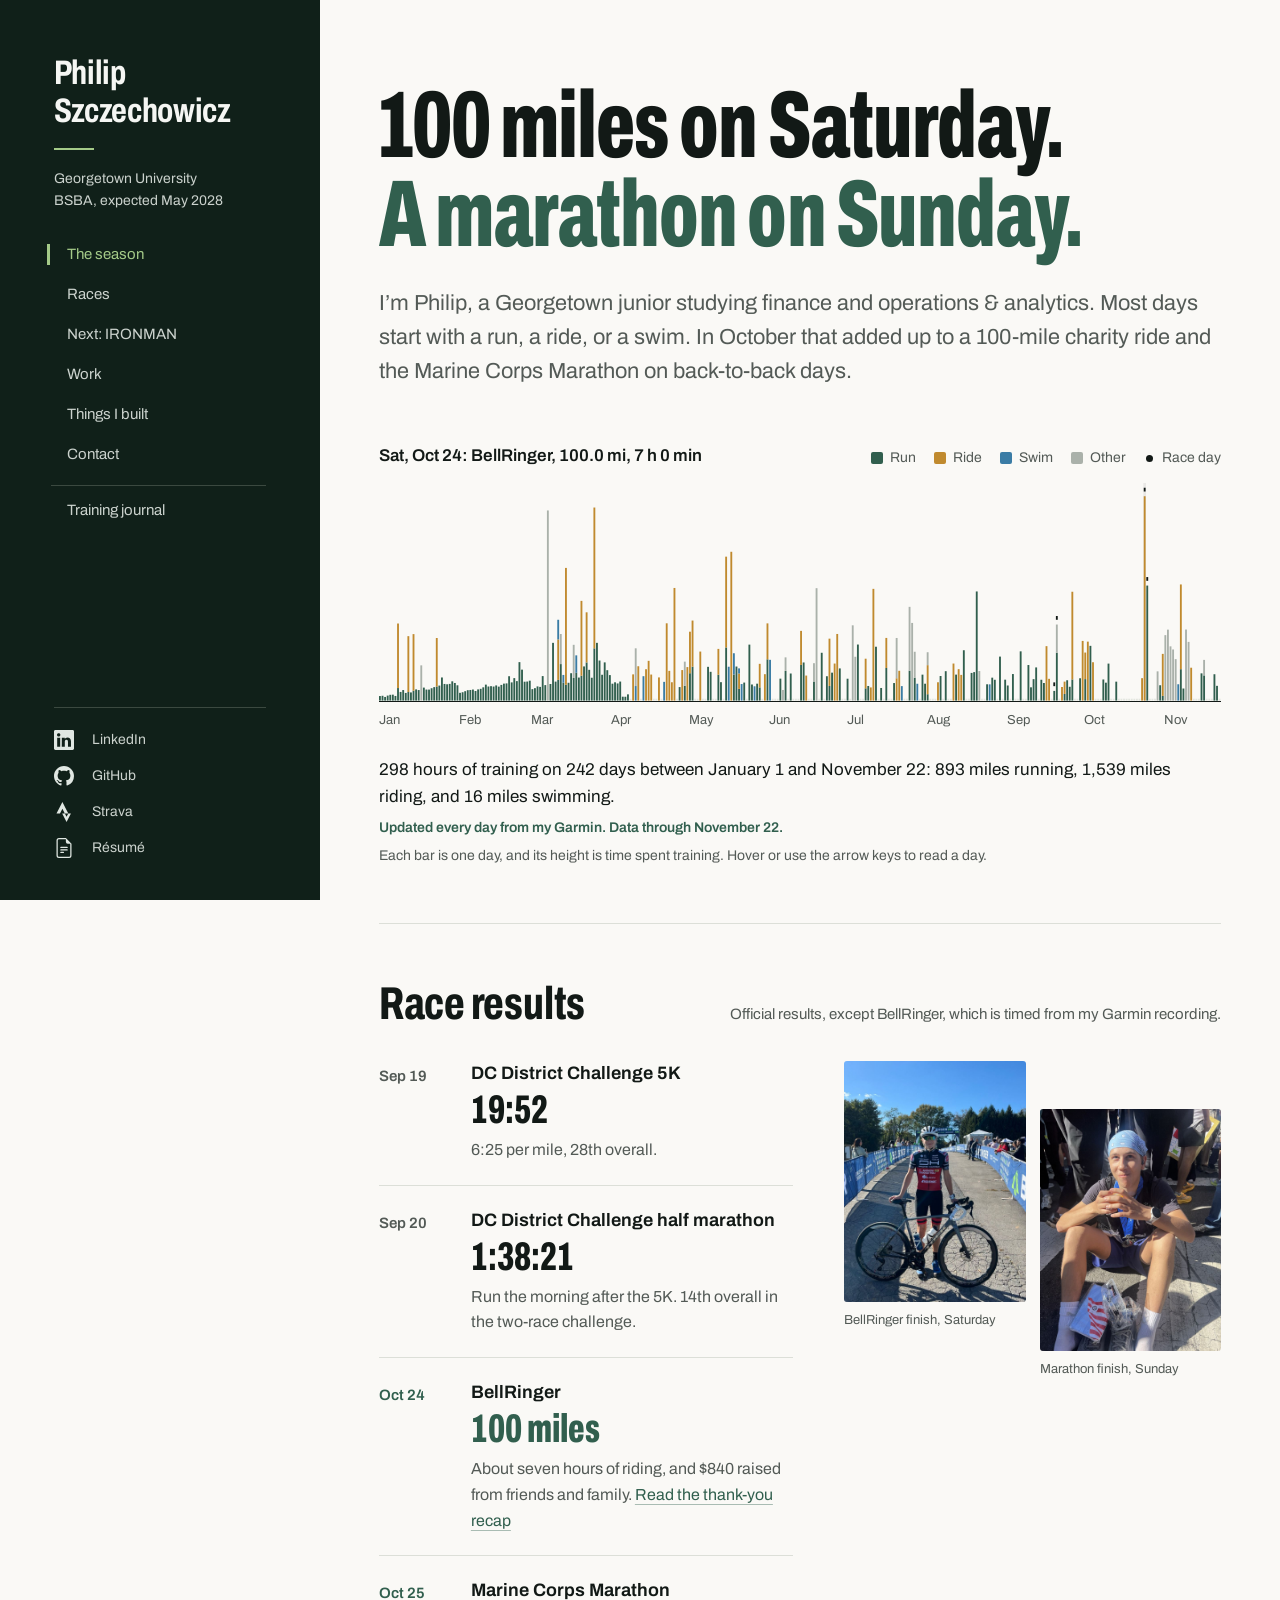
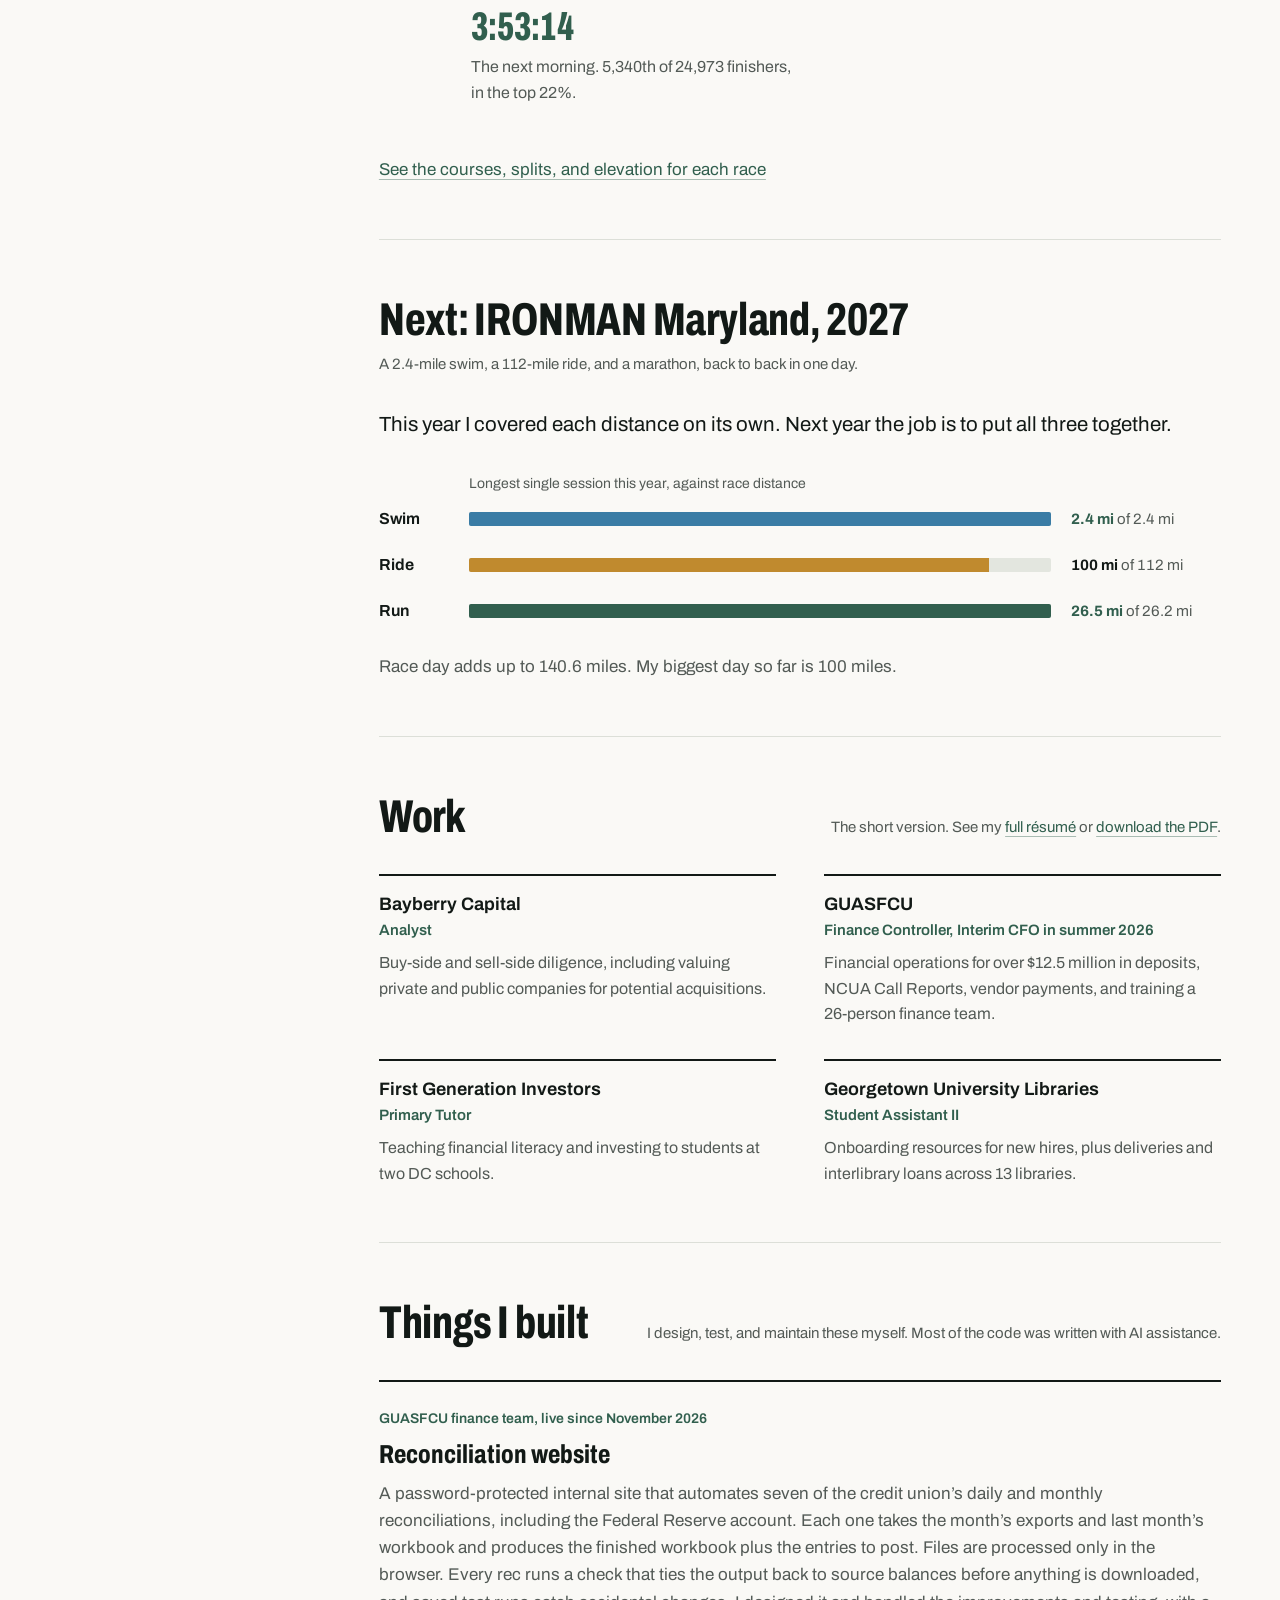
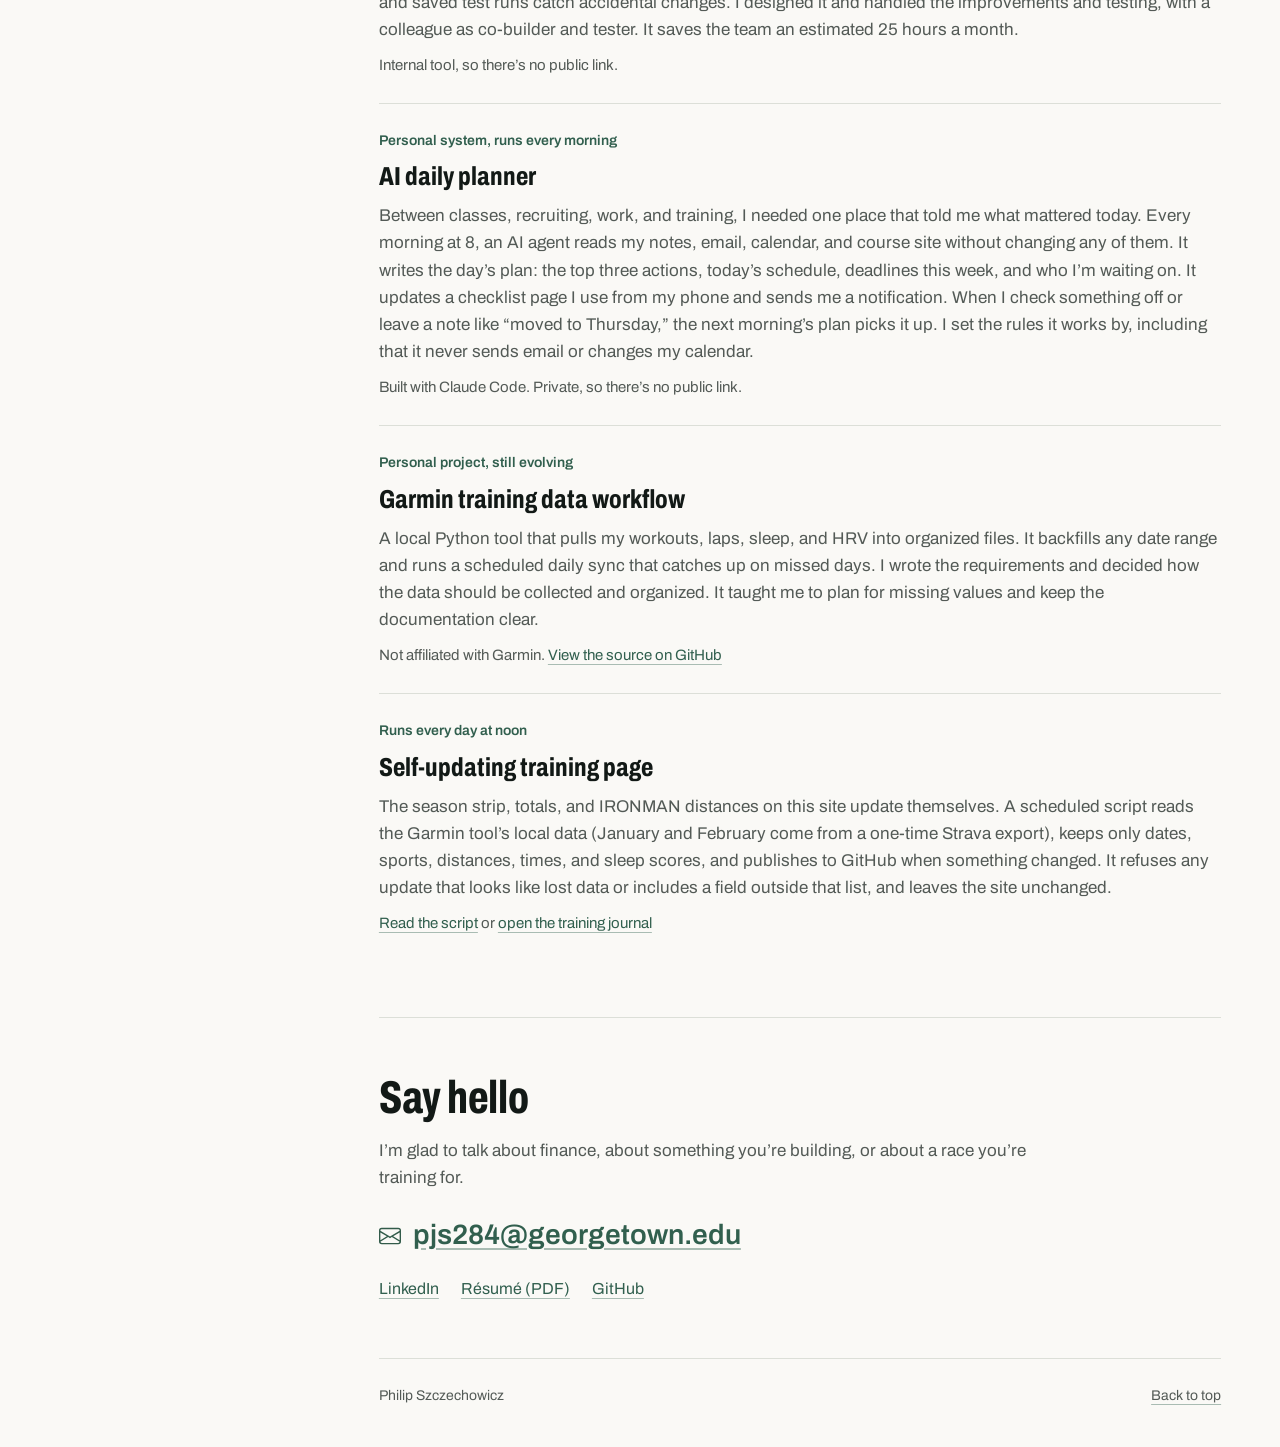
==== index.html @ 0a193177 "Search and sharing polish, freshness line, resume links, 404 page - Person structured data, sitemap." ====
<!doctype html>
<html lang="en">
<head>
  <meta charset="utf-8">
  <meta name="viewport" content="width=device-width, initial-scale=1">
  <meta name="description" content="Philip Szczechowicz: Georgetown finance student and endurance athlete. A season of training, race results, and selected experience.">
  <title>Philip Szczechowicz | Finance student and endurance athlete</title>
  <link rel="icon" href="assets/favicon.svg" type="image/svg+xml">
  <link rel="canonical" href="https://philip1575.github.io/Main-Website/">
  <meta property="og:type" content="website">
  <meta property="og:url" content="https://philip1575.github.io/Main-Website/">
  <meta property="og:title" content="Philip Szczechowicz">
  <meta property="og:description" content="Georgetown finance student and endurance athlete. 100 miles on Saturday, a marathon on Sunday, and IRONMAN Maryland next.">
  <meta property="og:image" content="https://philip1575.github.io/Main-Website/assets/home/og-card.jpg">
  <meta property="og:image:width" content="1200">
  <meta property="og:image:height" content="630">
  <meta name="twitter:card" content="summary_large_image">
  <meta name="theme-color" content="#102019">
  <link rel="preconnect" href="https://fonts.googleapis.com">
  <link rel="preconnect" href="https://fonts.gstatic.com" crossorigin>
  <link rel="stylesheet" href="https://fonts.googleapis.com/css2?family=Archivo:wdth,wght@62..125,300..800&display=swap">
  <link rel="stylesheet" href="styles.css?v=home-10">
  <link rel="stylesheet" href="sidebar.css?v=static-2">
  <script src="training-data.js?v=20261122-strava" defer></script>
  <script src="home.js?v=home-10" defer></script>
  <script src="site.js?v=home-10" defer></script>
  <script type="application/ld+json">
  {"@context":"https://schema.org","@type":"Person","name":"Philip Szczechowicz","url":"https://philip1575.github.io/Main-Website/",
   "image":"https://philip1575.github.io/Main-Website/assets/home/bellringer-finish.jpg",
   "description":"Georgetown University finance student and endurance athlete training for IRONMAN Maryland 2027.",
   "alumniOf":{"@type":"CollegeOrUniversity","name":"Georgetown University"},
   "knowsLanguage":["English","Polish"],
   "sameAs":["https://www.linkedin.com/in/philip-szcz","https://github.com/Philip1575","https://www.strava.com/athletes/122909790"]}
  </script>
</head>
<body>
  <a class="skip-link" href="#main">Skip to content</a>
  <aside class="sidebar" aria-label="Profile and navigation">
    <div class="profile">
      <a class="name" href="#main" aria-label="Philip Szczechowicz, back to top">Philip<br>Szczechowicz</a>
      <div class="small-rule" aria-hidden="true"></div>
      <p class="education">Georgetown University<br>BSBA, expected May 2028</p>
    </div>
    <nav aria-label="Main navigation">
      <a href="#season" aria-current="location">The season</a>
      <a href="#races">Races</a>
      <a href="#next">Next: IRONMAN</a>
      <a href="#work">Work</a>
      <a href="#built">Things I built</a>
      <a href="#contact">Contact</a>
      <a class="nav-page" href="training.html">Training journal</a>
    </nav>
    <div class="profile-links">
      <a href="https://www.linkedin.com/in/philip-szcz"><img src="assets/linkedin.svg" alt="" width="20" height="20">LinkedIn</a>
      <a href="https://github.com/Philip1575"><img src="assets/github.svg" alt="" width="20" height="20">GitHub</a>
      <a href="https://www.strava.com/athletes/122909790"><img src="assets/strava.svg" alt="" width="20" height="20">Strava</a>
      <a href="resume.html"><img src="assets/file-earmark-text.svg" alt="" width="20" height="20">Résumé</a>
    </div>
  </aside>

  <main id="main" tabindex="-1">
    <section id="season" class="hero" aria-labelledby="hero-title">
      <h1 id="hero-title"><span>100 miles on Saturday.</span> <span>A marathon on Sunday.</span></h1>
      <p class="intro">I’m Philip, a Georgetown junior studying finance and operations &amp; analytics. Most days start with a run, a ride, or a swim. In October that added up to a 100-mile charity ride and the Marine Corps Marathon on back-to-back days.</p>

      <figure class="season" aria-labelledby="season-caption">
        <div class="season-head">
          <p id="season-readout" class="season-readout" aria-live="polite">Every day of training since January 1.</p>
          <ul class="legend" aria-label="Colors by sport">
            <li><span class="swatch run"></span>Run</li>
            <li><span class="swatch ride"></span>Ride</li>
            <li><span class="swatch swim"></span>Swim</li>
            <li><span class="swatch other"></span>Other</li>
            <li><span class="swatch race"></span>Race day</li>
          </ul>
        </div>
        <div id="season-strip" class="season-strip"></div>
        <figcaption id="season-caption">
          <span id="season-totals">298 hours of training on 242 days between January 1 and November 22: 893 miles running, 1,539 miles riding, and 16 miles swimming.</span>
          <span id="season-updated" class="season-updated">Updated every day from my Garmin. Data through November 22.</span>
          <span class="season-hint">Each bar is one day, and its height is time spent training. Hover or use the arrow keys to read a day.</span>
        </figcaption>
      </figure>
    </section>

    <section id="races" class="section" aria-labelledby="races-title">
      <div class="section-head">
        <h2 id="races-title">Race results</h2>
        <p>Official results, except BellRinger, which is timed from my Garmin recording.</p>
      </div>
      <div class="races-layout">
        <ol class="timeline">
          <li>
            <time datetime="2026-09-19">Sep 19</time>
            <div><h3>DC District Challenge 5K</h3><p class="result">19:52</p><p>6:25 per mile, 28th overall.</p></div>
          </li>
          <li>
            <time datetime="2026-09-20">Sep 20</time>
            <div><h3>DC District Challenge half marathon</h3><p class="result">1:38:21</p><p>Run the morning after the 5K. 14th overall in the two-race challenge.</p></div>
          </li>
          <li class="key">
            <time datetime="2026-10-24">Oct 24</time>
            <div><h3>BellRinger</h3><p class="result">100 miles</p><p>About seven hours of riding, and $840 raised from friends and family. <a href="donor-recap.html">Read the thank-you recap</a></p></div>
          </li>
          <li class="key">
            <time datetime="2026-10-25">Oct 25</time>
            <div><h3>Marine Corps Marathon</h3><p class="result">3:53:14</p><p>The next morning. 5,340th of 24,973 finishers, in the top 22%.</p></div>
          </li>
        </ol>
        <div class="photos">
          <figure><img src="assets/home/bellringer-finish.jpg" alt="Philip standing with his road bike at the BellRinger finish line" width="900" height="1084" loading="lazy"><figcaption>BellRinger finish, Saturday</figcaption></figure>
          <figure><img src="assets/home/marathon-finish.jpg" alt="Philip sitting on the pavement with his Marine Corps Marathon medal" width="900" height="1200" loading="lazy"><figcaption>Marathon finish, Sunday</figcaption></figure>
        </div>
      </div>
      <p class="more"><a href="races.html">See the courses, splits, and elevation for each race</a></p>
    </section>

    <section id="next" class="section next" aria-labelledby="next-title">
      <div class="section-head">
        <h2 id="next-title">Next: IRONMAN Maryland, 2027</h2>
        <p>A 2.4-mile swim, a 112-mile ride, and a marathon, back to back in one day.</p>
      </div>
      <p class="next-lede">This year I covered each distance on its own. Next year the job is to put all three together.</p>
      <div class="distance-rows" id="distance-rows">
        <div class="distance-row distance-key" aria-hidden="true"><span></span><span>Longest single session this year, against race distance</span><span></span></div>
        <div class="distance-row" data-group="swimming" data-race="2.4">
          <h3>Swim</h3>
          <div class="track" aria-hidden="true"><span class="fill swim"></span></div>
          <p><strong class="best">2.4 mi</strong> of 2.4 mi</p>
        </div>
        <div class="distance-row" data-group="cycling" data-race="112">
          <h3>Ride</h3>
          <div class="track" aria-hidden="true"><span class="fill ride"></span></div>
          <p><strong class="best">100 mi</strong> of 112 mi</p>
        </div>
        <div class="distance-row" data-group="running" data-race="26.2">
          <h3>Run</h3>
          <div class="track" aria-hidden="true"><span class="fill run"></span></div>
          <p><strong class="best">26.5 mi</strong> of 26.2 mi</p>
        </div>
      </div>
      <p class="next-close">Race day adds up to 140.6 miles. My biggest day so far is <span id="biggest-day">100 miles</span>.</p>
    </section>

    <section id="work" class="section" aria-labelledby="work-title">
      <div class="section-head">
        <h2 id="work-title">Work</h2>
        <p>The short version. See my <a href="resume.html">full résumé</a> or <a href="assets/Szczechowicz_Philip_Resume.pdf" download>download the PDF</a>.</p>
      </div>
      <ul class="work-list">
        <li><h3>Bayberry Capital</h3><p class="role">Analyst</p><p>Buy-side and sell-side diligence, including valuing private and public companies for potential acquisitions.</p></li>
        <li><h3>GUASFCU</h3><p class="role">Finance Controller, Interim CFO in summer 2026</p><p>Financial operations for over $12.5 million in deposits, NCUA Call Reports, vendor payments, and training a 26-person finance team.</p></li>
        <li><h3>First Generation Investors</h3><p class="role">Primary Tutor</p><p>Teaching financial literacy and investing to students at two DC schools.</p></li>
        <li><h3>Georgetown University Libraries</h3><p class="role">Student Assistant II</p><p>Onboarding resources for new hires, plus deliveries and interlibrary loans across 13 libraries.</p></li>
      </ul>
    </section>

    <section id="built" class="section" aria-labelledby="built-title">
      <div class="section-head">
        <h2 id="built-title">Things I built</h2>
        <p>I design, test, and maintain these myself. Most of the code was written with AI assistance.</p>
      </div>
      <div class="builds">
        <article class="build">
          <p class="build-meta">GUASFCU finance team, live since November 2026</p>
          <h3>Reconciliation website</h3>
          <p>A password-protected internal site that automates seven of the credit union’s daily and monthly reconciliations, including the Federal Reserve account. Each one takes the month’s exports and last month’s workbook and produces the finished workbook plus the entries to post. Files are processed only in the browser. Every rec runs a check that ties the output back to source balances before anything is downloaded, and saved test runs catch accidental changes. I designed it and handled the improvements and testing, with a colleague as co-builder and tester. It saves the team an estimated 25 hours a month.</p>
          <p class="build-note">Internal tool, so there’s no public link.</p>
        </article>
        <article class="build">
          <p class="build-meta">Personal system, runs every morning</p>
          <h3>AI daily planner</h3>
          <p>Between classes, recruiting, work, and training, I needed one place that told me what mattered today. Every morning at 8, an AI agent reads my notes, email, calendar, and course site without changing any of them. It writes the day’s plan: the top three actions, today’s schedule, deadlines this week, and who I’m waiting on. It updates a checklist page I use from my phone and sends me a notification. When I check something off or leave a note like “moved to Thursday,” the next morning’s plan picks it up. I set the rules it works by, including that it never sends email or changes my calendar.</p>
          <p class="build-note">Built with Claude Code. Private, so there’s no public link.</p>
        </article>
        <article class="build">
          <p class="build-meta">Personal project, still evolving</p>
          <h3>Garmin training data workflow</h3>
          <p>A local Python tool that pulls my workouts, laps, sleep, and HRV into organized files. It backfills any date range and runs a scheduled daily sync that catches up on missed days. I wrote the requirements and decided how the data should be collected and organized. It taught me to plan for missing values and keep the documentation clear.</p>
          <p class="build-note">Not affiliated with Garmin. <a href="https://github.com/Philip1575/Garmin-Mass-Exporter-and-Daily-Sync">View the source on GitHub</a></p>
        </article>
        <article class="build">
          <p class="build-meta">Runs every day at noon</p>
          <h3>Self-updating training page</h3>
          <p>The season strip, totals, and IRONMAN distances on this site update themselves. A scheduled script reads the Garmin tool’s local data (January and February come from a one-time Strava export), keeps only dates, sports, distances, times, and sleep scores, and publishes to GitHub when something changed. It refuses any update that looks like lost data or includes a field outside that list, and leaves the site unchanged.</p>
          <p class="build-note"><a href="https://github.com/Philip1575/Main-Website/blob/main/tools/refresh_site_data.py">Read the script</a> or <a href="training.html">open the training journal</a></p>
        </article>
      </div>
    </section>

    <section id="contact" class="section contact" aria-labelledby="contact-title">
      <h2 id="contact-title">Say hello</h2>
      <p>I’m glad to talk about finance, about something you’re building, or about a race you’re training for.</p>
      <a class="email" href="mailto:pjs284@georgetown.edu"><img src="assets/envelope.svg" alt="" width="22" height="22">pjs284@georgetown.edu</a>
      <p class="contact-links"><a href="https://www.linkedin.com/in/philip-szcz">LinkedIn</a><a href="assets/Szczechowicz_Philip_Resume.pdf" download>Résumé (PDF)</a><a href="https://github.com/Philip1575">GitHub</a></p>
    </section>
    <footer><span>Philip Szczechowicz</span><a href="#main">Back to top</a></footer>
  </main>
</body>
</html>
---- styles.css ----
:root{
  color-scheme:light;
  --paper:#faf9f6;
  --ink:#121916;
  --muted:#535a56;
  --green:#315f4e;
  --sidebar:#102019;
  --accent:#a4ca88;
  --line:#dcdfd8;
  --run:#315f4e;
  --ride:#c08a2e;
  --swim:#3a7ca5;
  --other:#aab1aa;
  --rest:#e3e6df;
  --font:"Archivo",Arial,Helvetica,sans-serif;
}
*{box-sizing:border-box}
html{scroll-padding-top:32px}
body{margin:0;background:var(--paper);color:var(--ink);font-family:var(--font);font-size:17px;line-height:1.6;font-variation-settings:"wdth" 100}
a{color:inherit;text-underline-offset:4px;text-decoration-thickness:1px}
main a{color:var(--green);text-decoration:underline;text-decoration-color:color-mix(in srgb,var(--green) 40%,transparent)}
main a:hover{text-decoration-color:currentColor}
a:focus-visible,button:focus-visible,[tabindex]:focus-visible{outline:3px solid var(--green);outline-offset:4px}
p,h1,h2,h3,ol,ul,figure{margin:0}
ul,ol{padding:0;list-style:none}
img{display:block;flex-shrink:0;max-width:100%;height:auto}
.skip-link{position:fixed;z-index:10;top:12px;left:12px;padding:12px 18px;background:white;color:var(--ink);transform:translateY(-160%)}
.skip-link:focus{transform:none}

/* Sidebar (kept from the approved design) */
.sidebar{width:25%;max-width:350px;background:var(--sidebar);color:#f5f6f3;position:fixed;inset:0 auto 0 0;padding:clamp(30px,4.2vw,60px);padding-top:clamp(58px,8.4vw,100px);display:flex;flex-direction:column}
.name{font-size:clamp(24px,2.8vw,34px);font-weight:700;font-variation-settings:"wdth" 75;line-height:1.1;letter-spacing:-.01em;text-decoration:none}
.small-rule{width:40px;height:2px;background:var(--accent);margin:28px 0 24px}
.education{font-size:14px;line-height:1.55;color:#cbd2cd}
.sidebar nav{display:flex;flex-direction:column;gap:10px;margin-top:38px}
.sidebar nav a{color:#cbd2cd;position:relative;text-decoration:none;padding:8px 0 8px 16px;margin-left:-3px;line-height:1.4;font-size:15px}
.sidebar nav a[aria-current]{color:var(--accent)}
.sidebar nav a[aria-current]::before{content:"";position:absolute;left:-4px;top:5px;bottom:5px;width:3px;background:var(--accent)}
.sidebar nav .nav-page{margin-top:6px;border-top:1px solid #3b4940;padding-top:14px}
.sidebar a:hover{color:white}
.sidebar a:focus-visible{outline-color:var(--accent)}
.profile-links{margin-top:auto;border-top:1px solid #3b4940;padding-top:24px;display:grid;gap:6px}
.profile-links a{display:flex;align-items:center;gap:18px;text-decoration:none;font-size:14px;min-height:38px;color:#cbd2cd}
.profile-links img{filter:invert(89%) sepia(5%) saturate(170%) hue-rotate(82deg)}

main{margin-left:min(25%,350px);padding:0 clamp(24px,4.6vw,72px);max-width:1350px}
main:focus{outline:none}

/* Hero */
.hero{padding-top:clamp(48px,9vh,110px);padding-bottom:56px}
h1{font-weight:800;font-variation-settings:"wdth" 62;font-size:clamp(46px,7.4vw,112px);line-height:.94;letter-spacing:-.01em;text-wrap:balance}
h1 span{display:block}
h1 span+span{color:var(--green)}
.intro{font-size:clamp(18px,1.7vw,22px);line-height:1.55;color:var(--muted);margin-top:28px;max-width:40em}

.season{margin-top:clamp(40px,6vh,64px)}
.season-head{display:flex;justify-content:space-between;align-items:flex-end;gap:16px 32px;flex-wrap:wrap;margin-bottom:14px}
.season-readout{font-size:17px;font-weight:600;min-height:1.6em;font-variant-numeric:tabular-nums}
.legend{display:flex;flex-wrap:wrap;gap:6px 18px;white-space:nowrap;font-size:14px;color:var(--muted)}
.legend li{display:flex;align-items:center;gap:7px}
.swatch{width:12px;height:12px;border-radius:2px;background:var(--other)}
.swatch.race{width:7px;height:7px;border-radius:50%;background:var(--ink);margin:0 2px}
.swatch.run{background:var(--run)}.swatch.ride{background:var(--ride)}.swatch.swim{background:var(--swim)}
.season-strip{position:relative;border-bottom:1px solid var(--ink)}
.season-strip svg{display:block;width:100%;height:clamp(150px,17vw,250px);overflow:visible;touch-action:pan-y}
.season-strip svg:focus{outline:none}
.season-strip svg:focus-visible{outline:3px solid var(--green);outline-offset:6px}
.season-strip .run{fill:var(--run)}.season-strip .ride{fill:var(--ride)}.season-strip .swim{fill:var(--swim)}.season-strip .other{fill:var(--other)}
.season-strip .rest{fill:var(--rest)}
.season-strip .cursor{fill:var(--ink);opacity:.07}
.season-strip .flag{fill:var(--ink)}
.season-strip .flag-label{font:600 11px var(--font);fill:var(--ink)}
.months{display:flex;font-size:13px;color:var(--muted);margin-top:8px;position:relative;height:1.4em}
.months span{position:absolute;transform:translateX(0)}
.season figcaption{margin-top:28px;display:grid;gap:6px;max-width:62em}
#season-totals{font-size:17px}
.season-hint{font-size:14px;color:var(--muted)}

/* Sections */
.section{border-top:1px solid var(--line);padding:56px 0}
.section-head{display:flex;justify-content:space-between;align-items:baseline;gap:8px 32px;flex-wrap:wrap;margin-bottom:32px}
.section-head p{color:var(--muted);font-size:15px}
h2{font-weight:750;font-variation-settings:"wdth" 70;font-size:clamp(32px,3.6vw,46px);line-height:1.05;letter-spacing:-.005em}
h3{font-size:18px;font-weight:650;line-height:1.35}

/* Races */
.races-layout{display:grid;grid-template-columns:minmax(0,1.1fr) minmax(0,1fr);gap:clamp(28px,4vw,56px);align-items:start}
.timeline li{display:grid;grid-template-columns:72px 1fr;gap:20px;padding:22px 0;border-top:1px solid var(--line)}
.timeline li:first-child{border-top:0;padding-top:0}
.timeline time{font-size:15px;font-weight:600;color:var(--muted);padding-top:3px;font-variant-numeric:tabular-nums}
.timeline .result{font-weight:800;font-variation-settings:"wdth" 62;font-size:40px;line-height:1.05;margin:4px 0 6px;font-variant-numeric:tabular-nums}
.timeline p:not(.result){color:var(--muted);font-size:16px}
.timeline .key time{color:var(--green)}
.timeline .key .result{color:var(--green)}
.photos{display:grid;grid-template-columns:1fr 1fr;gap:14px}
.photos figure:last-child{margin-top:48px}
.photos img{width:100%;aspect-ratio:3/4;object-fit:cover;border-radius:3px}
.photos figcaption{font-size:13px;color:var(--muted);margin-top:8px}
.more{margin-top:28px}

/* Work */
.work-list{display:grid;grid-template-columns:repeat(2,minmax(0,1fr));gap:32px 48px}
.work-list li{border-top:2px solid var(--ink);padding-top:16px}
.work-list .role{color:var(--green);font-size:15px;font-weight:600;margin:2px 0 8px}
.work-list p:not(.role){color:var(--muted);font-size:16px}

/* Built */
.builds{display:grid;gap:0;max-width:52em}
.build{display:grid;gap:10px;padding:26px 0;border-top:1px solid var(--line)}
.build:first-child{border-top:2px solid var(--ink)}
.build-meta{font-size:14px;font-weight:600;color:var(--green)}
.build h3{font-size:26px;font-weight:750;font-variation-settings:"wdth" 75;line-height:1.15}
.build p:not(.build-meta){color:var(--muted)}
.build .build-note{font-size:15px}

/* Contact */
.contact-links{display:flex;flex-wrap:wrap;gap:6px 22px;margin-top:18px;font-size:16px}
.season-updated{font-size:14px;color:var(--green);font-weight:600}

.contact h2{margin-bottom:14px}
.contact p{color:var(--muted);max-width:40em}
.email{display:inline-flex;align-items:center;gap:12px;margin-top:22px;font-size:clamp(20px,2.2vw,28px);font-weight:600}
.email img{filter:invert(31%) sepia(20%) saturate(793%) hue-rotate(103deg) brightness(92%) contrast(90%)}
footer{display:flex;justify-content:space-between;border-top:1px solid var(--line);padding:26px 0 40px;font-size:14px;color:var(--muted)}
footer a{color:var(--muted)}

@media(max-width:1100px){
  .races-layout{grid-template-columns:1fr}
  .photos{max-width:620px}
}
@media(max-width:900px){
  .sidebar{position:static;width:auto;max-width:none;padding:32px 24px 24px}
  .sidebar nav{flex-direction:row;flex-wrap:wrap;gap:4px 18px;margin-top:22px}
  .sidebar nav a{padding:6px 0;margin:0}
  .sidebar nav a[aria-current]::before{display:none}
  .sidebar nav .nav-page{margin:0;border:0;padding:6px 0}
  .profile-links{grid-template-columns:repeat(4,auto);justify-content:start;gap:4px 20px;margin-top:20px;padding-top:16px}
  .profile-links a{gap:8px}
  main{margin-left:0}
  .hero{padding-top:44px}
}
@media(max-width:640px){
  .work-list{grid-template-columns:1fr}
  .timeline li{grid-template-columns:1fr;gap:4px}
  .profile-links{grid-template-columns:repeat(2,auto)}
  .season-hint{display:none}
}

/* Next: IRONMAN */
.next-lede{font-size:clamp(18px,1.6vw,21px);max-width:40em;margin-bottom:32px}
.distance-rows{display:grid;gap:22px;max-width:900px}
.distance-row{display:grid;grid-template-columns:70px 1fr 150px;align-items:center;gap:20px}
.distance-row h3{font-size:16px}
.track{height:14px;background:var(--rest);border-radius:2px;position:relative;overflow:hidden}
.fill{position:absolute;inset:0 auto 0 0;width:0;background:var(--other)}
.fill.run{background:var(--run)}.fill.ride{background:var(--ride)}.fill.swim{background:var(--swim)}
.distance-row p{font-size:15px;color:var(--muted);font-variant-numeric:tabular-nums}
.distance-row strong{color:var(--ink);font-weight:700}
.distance-row.done strong{color:var(--green)}
.distance-key{font-size:14px;color:var(--muted);margin-bottom:-10px}
.next-close{margin-top:30px;color:var(--muted);max-width:40em}
@media(max-width:640px){
  .distance-row{grid-template-columns:56px 1fr;gap:6px 14px}
  .distance-row p{grid-column:2}
  .distance-key span:nth-child(2){grid-column:1/-1}
}
---- sidebar.css ----
/* Fixed desktop navigation with no independently scrolling panel. */
.sidebar{overflow:visible}
@media(min-width:901px){
 .sidebar{overflow:visible;padding-top:clamp(28px,6vh,64px);padding-bottom:clamp(22px,4vh,40px)}
 .sidebar .small-rule{margin:18px 0}
 .sidebar nav{margin-top:clamp(18px,3vh,30px);gap:clamp(4px,1vh,10px)}
 .sidebar nav a{padding-top:5px;padding-bottom:5px}
 .sidebar .profile-links{padding-top:16px;gap:4px}
 .sidebar .profile-links a{min-height:32px}
}
@media(min-width:901px) and (max-height:700px){
 .sidebar{padding-top:24px;padding-bottom:24px}
 .sidebar .name{font-size:26px;line-height:1.2}
 .sidebar .small-rule{margin:12px 0}
 .sidebar .education{font-size:13px;line-height:1.5}
 .sidebar nav{margin-top:18px;gap:4px}
 .sidebar nav a{font-size:14px;padding-top:4px;padding-bottom:4px}
 .sidebar .profile-links{padding-top:12px}
 .sidebar .profile-links a{min-height:30px;font-size:13px;gap:10px}
}
@media(min-width:901px) and (max-height:560px){
 .sidebar nav,.sidebar .profile-links{display:grid;grid-template-columns:repeat(2,minmax(0,1fr));gap:4px 10px}
 .sidebar nav a{padding-left:0;margin-left:0}
 .sidebar nav a[aria-current]::before{display:none}
 .sidebar nav a[aria-current]{text-decoration:underline;text-underline-offset:5px}
 .sidebar .profile-links a{gap:6px;font-size:12px}
 .sidebar .profile-links img{width:16px;height:16px}
}
@media(min-width:761px) and (max-height:650px){
 aside:not(.sidebar){padding-top:24px;padding-bottom:24px}
 aside:not(.sidebar) .signature{font-size:24px}
 aside:not(.sidebar) .edition{margin:18px 0}
 aside:not(.sidebar) nav{gap:8px;font-size:15px;line-height:1.45}
}
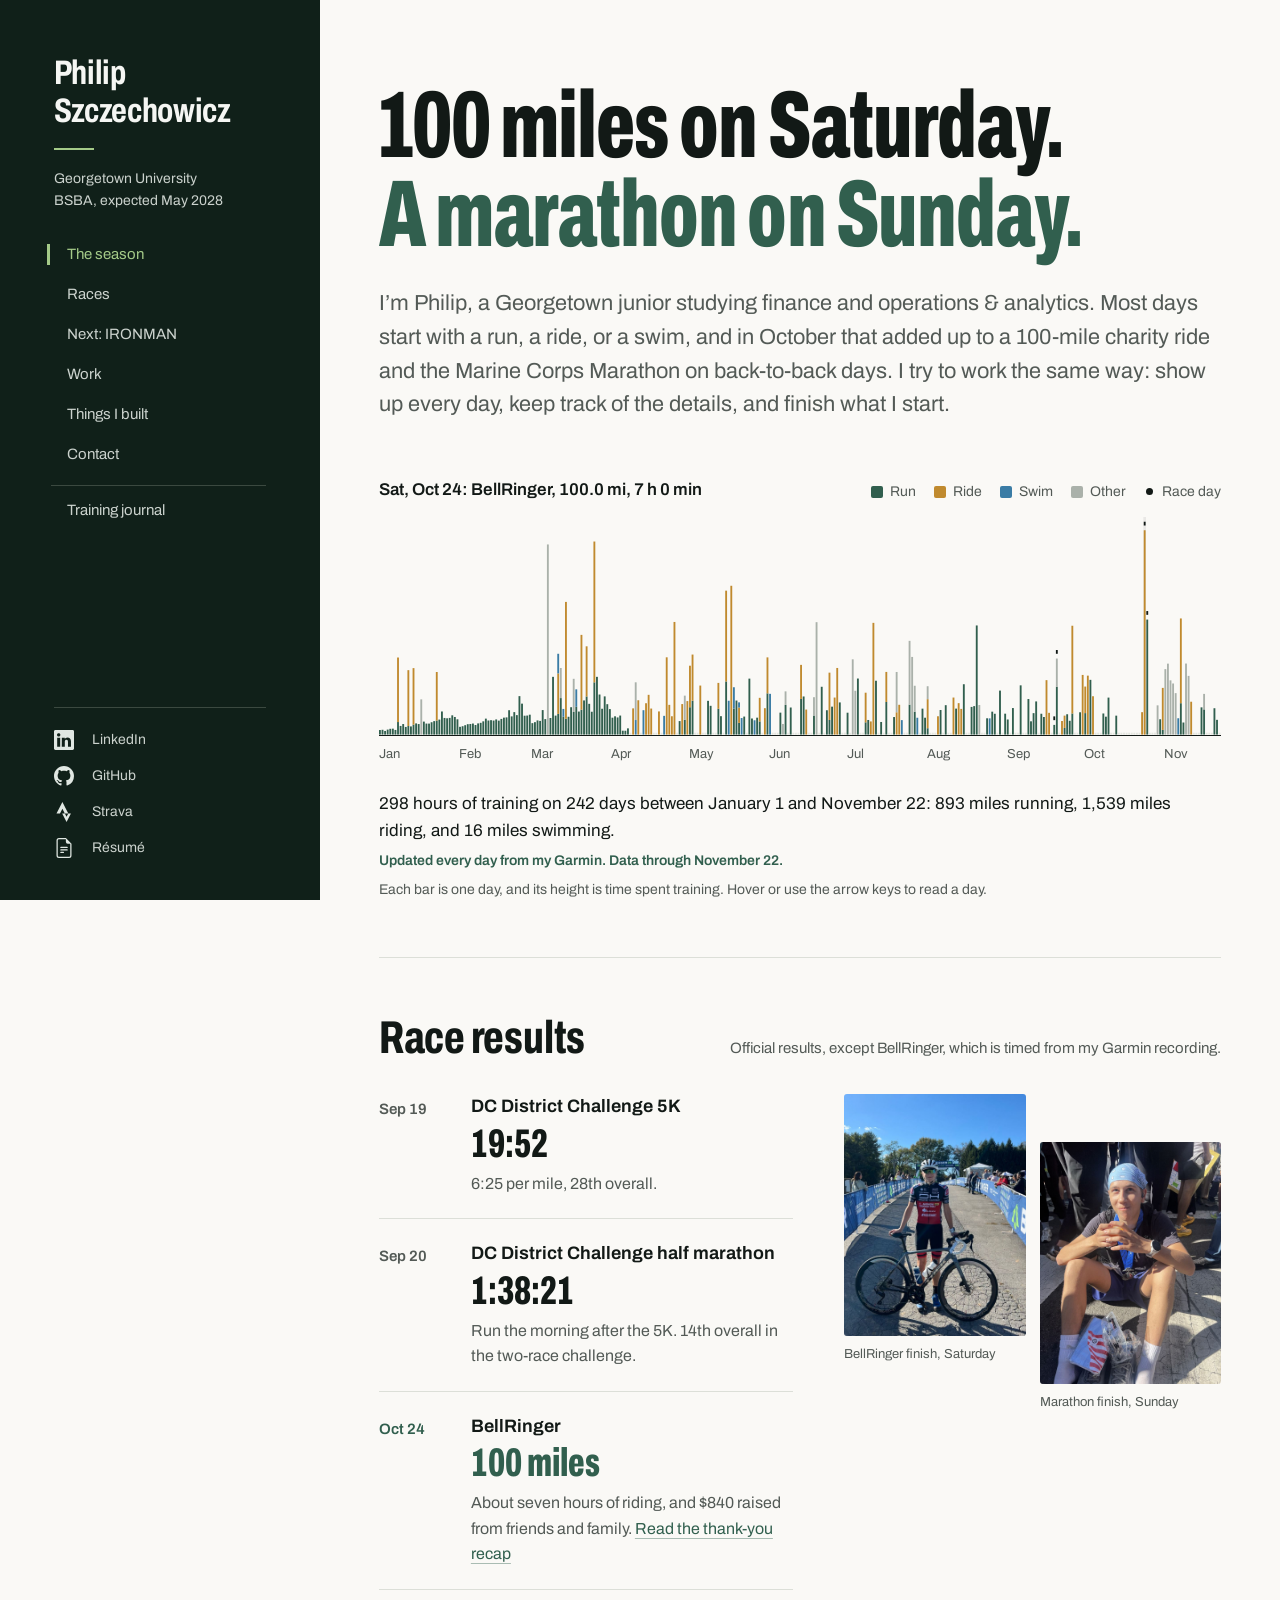
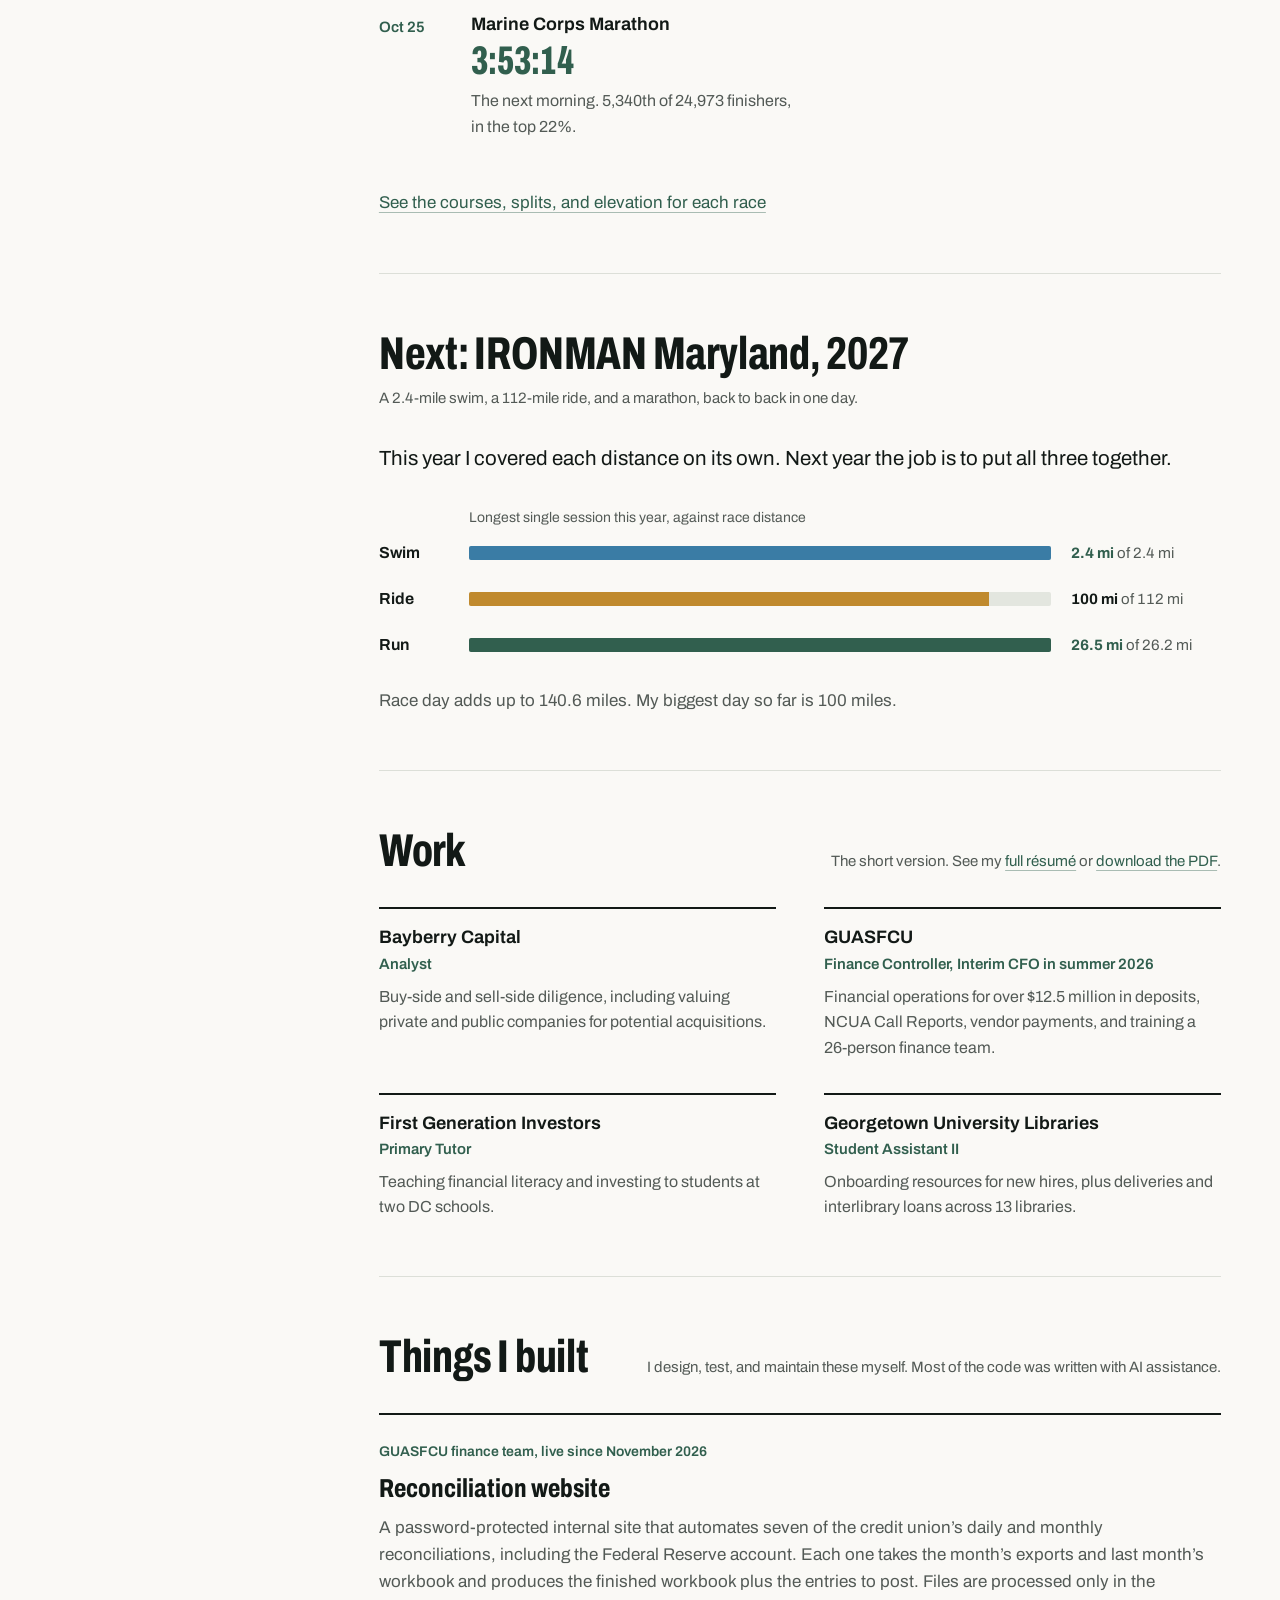
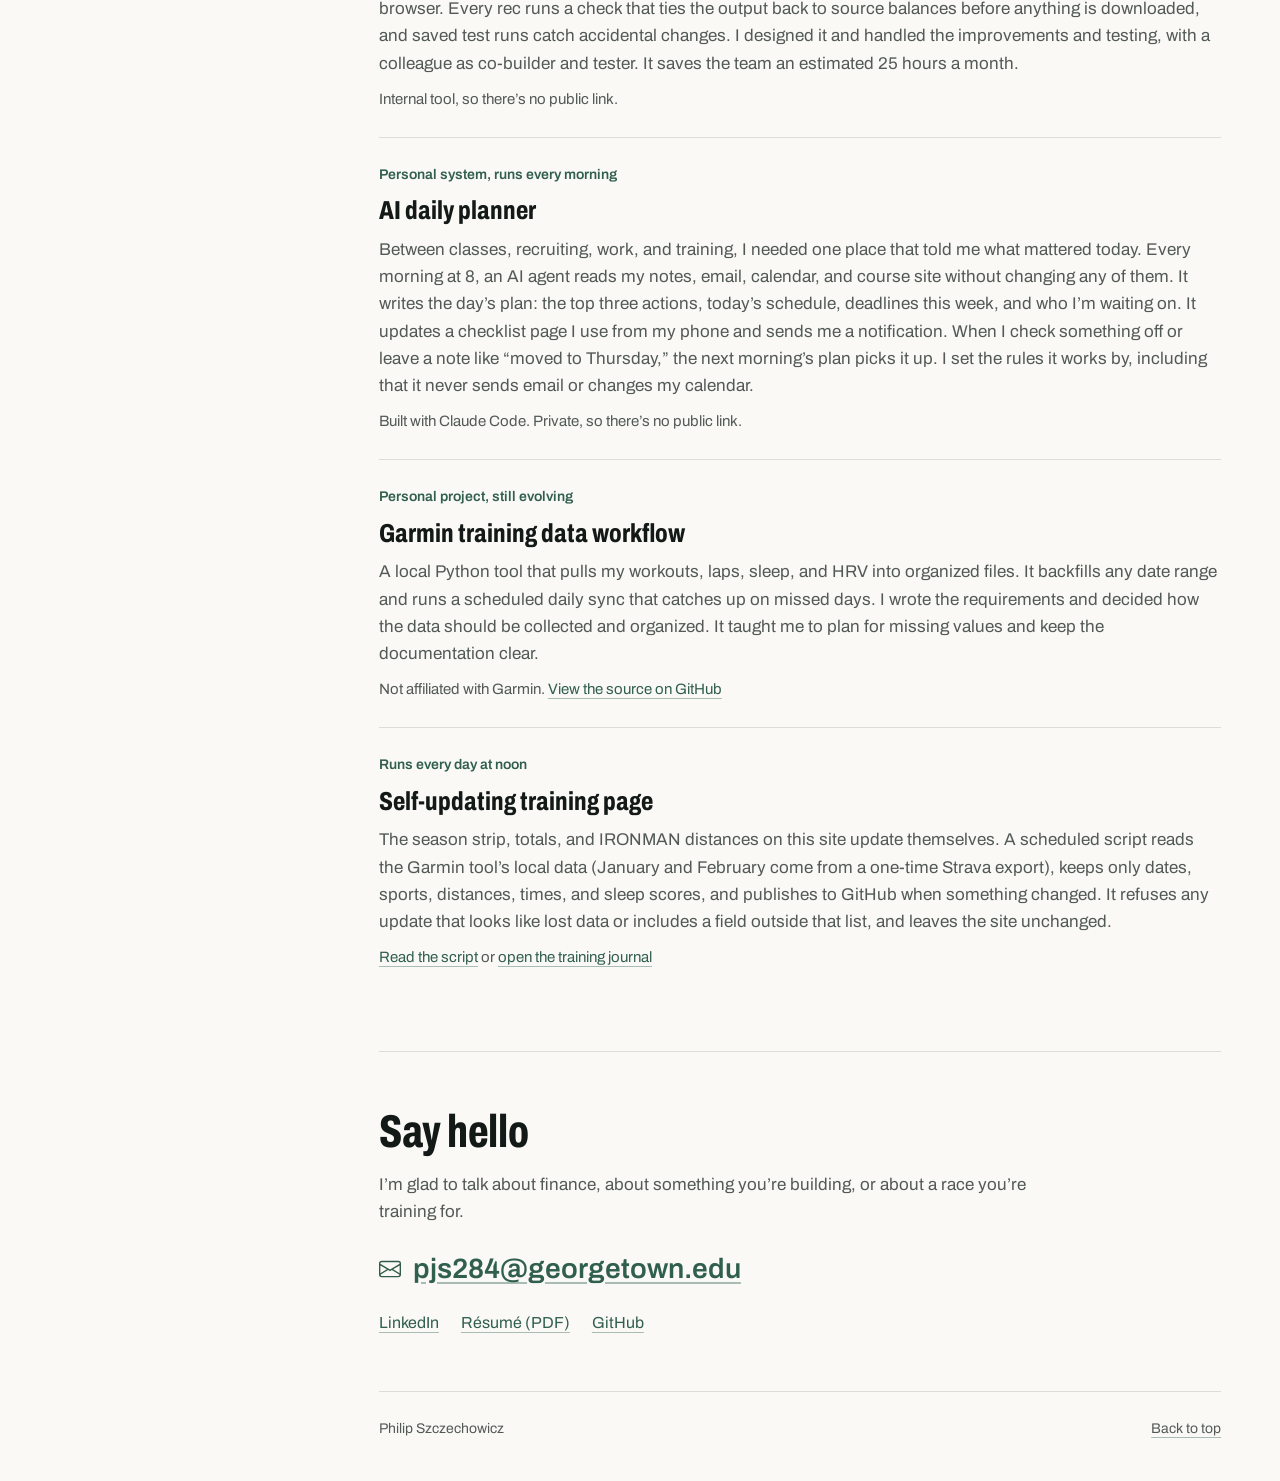
==== commit 95ed4f98: "Tie the homepage intro to how I work Co-Authored-By: Claude Opus 5.5 <noreply@anthropic.com>" ====
--- a/index.html
+++ b/index.html
@@ -61,7 +61,7 @@
   <main id="main" tabindex="-1">
     <section id="season" class="hero" aria-labelledby="hero-title">
       <h1 id="hero-title"><span>100 miles on Saturday.</span> <span>A marathon on Sunday.</span></h1>
-      <p class="intro">I’m Philip, a Georgetown junior studying finance and operations &amp; analytics. Most days start with a run, a ride, or a swim. In October that added up to a 100-mile charity ride and the Marine Corps Marathon on back-to-back days.</p>
+      <p class="intro">I’m Philip, a Georgetown junior studying finance and operations &amp; analytics. Most days start with a run, a ride, or a swim, and in October that added up to a 100-mile charity ride and the Marine Corps Marathon on back-to-back days. I try to work the same way: show up every day, keep track of the details, and finish what I start.</p>
 
       <figure class="season" aria-labelledby="season-caption">
         <div class="season-head">
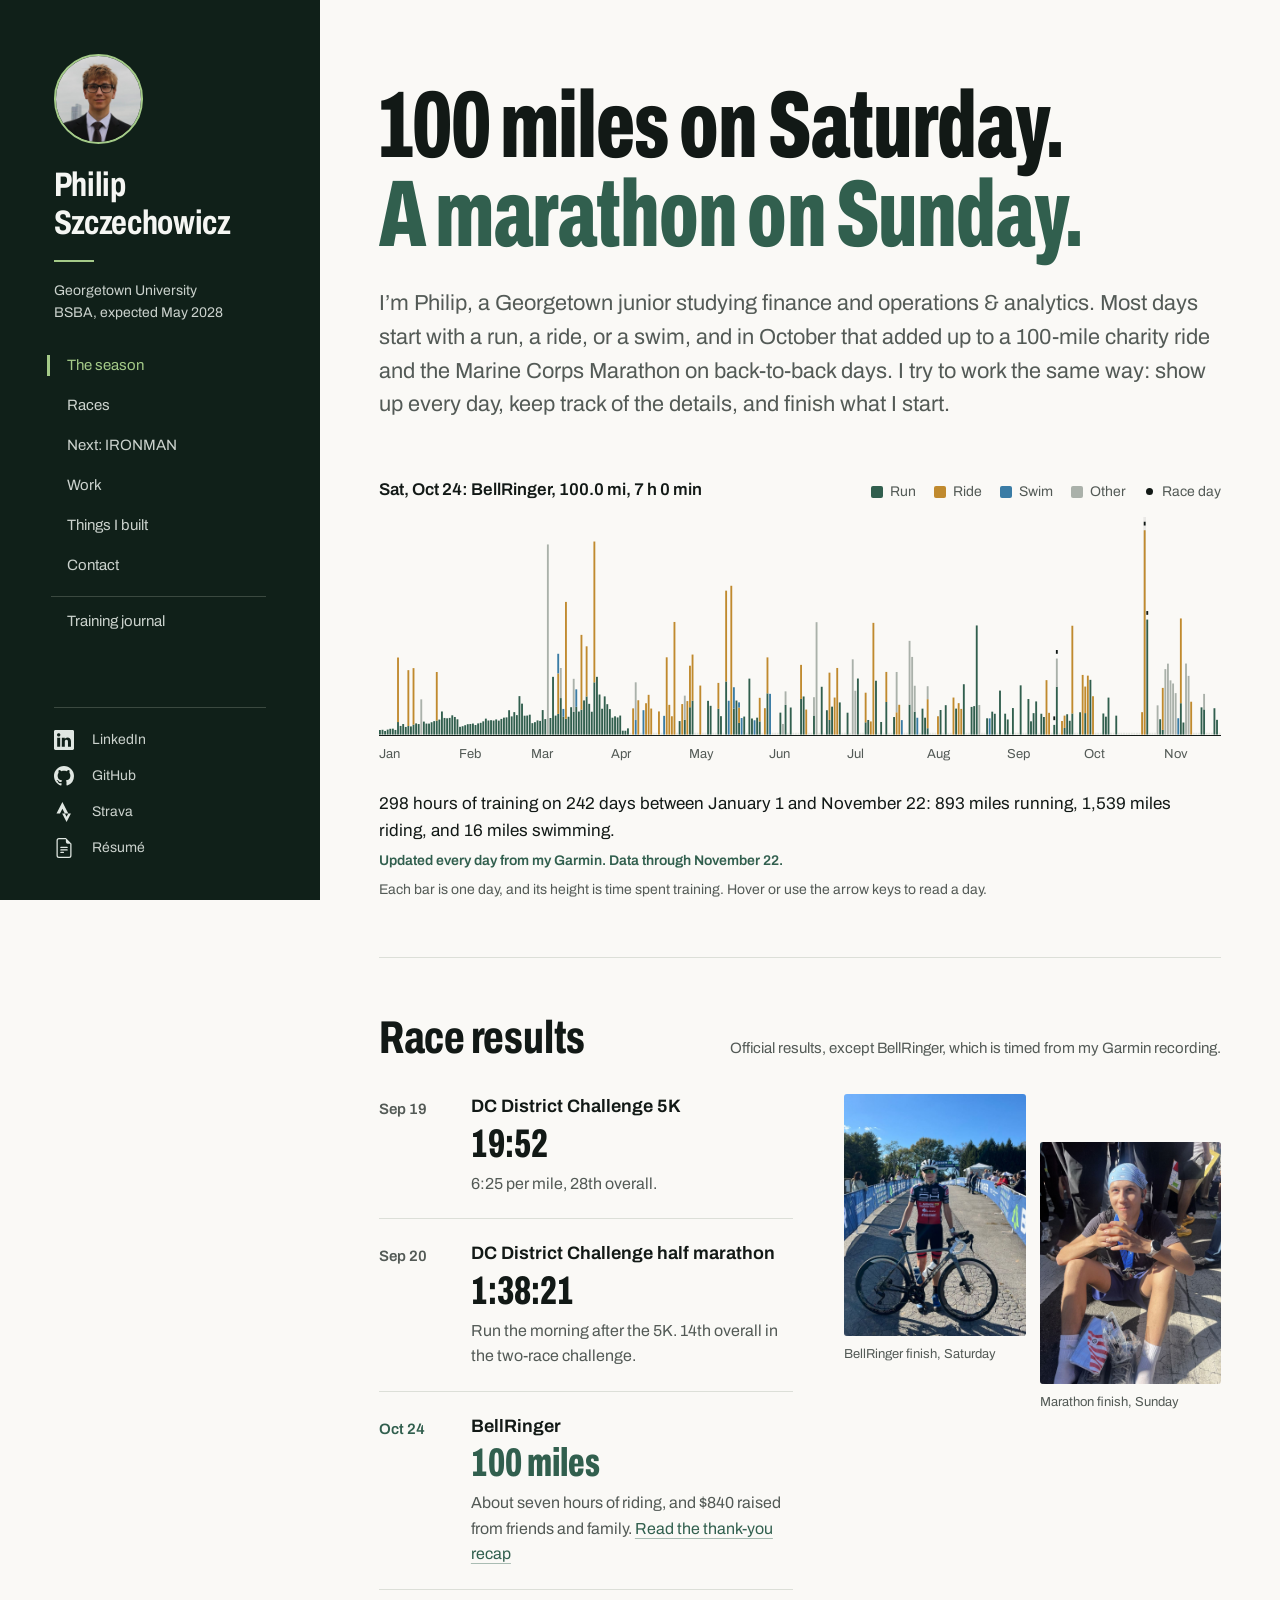
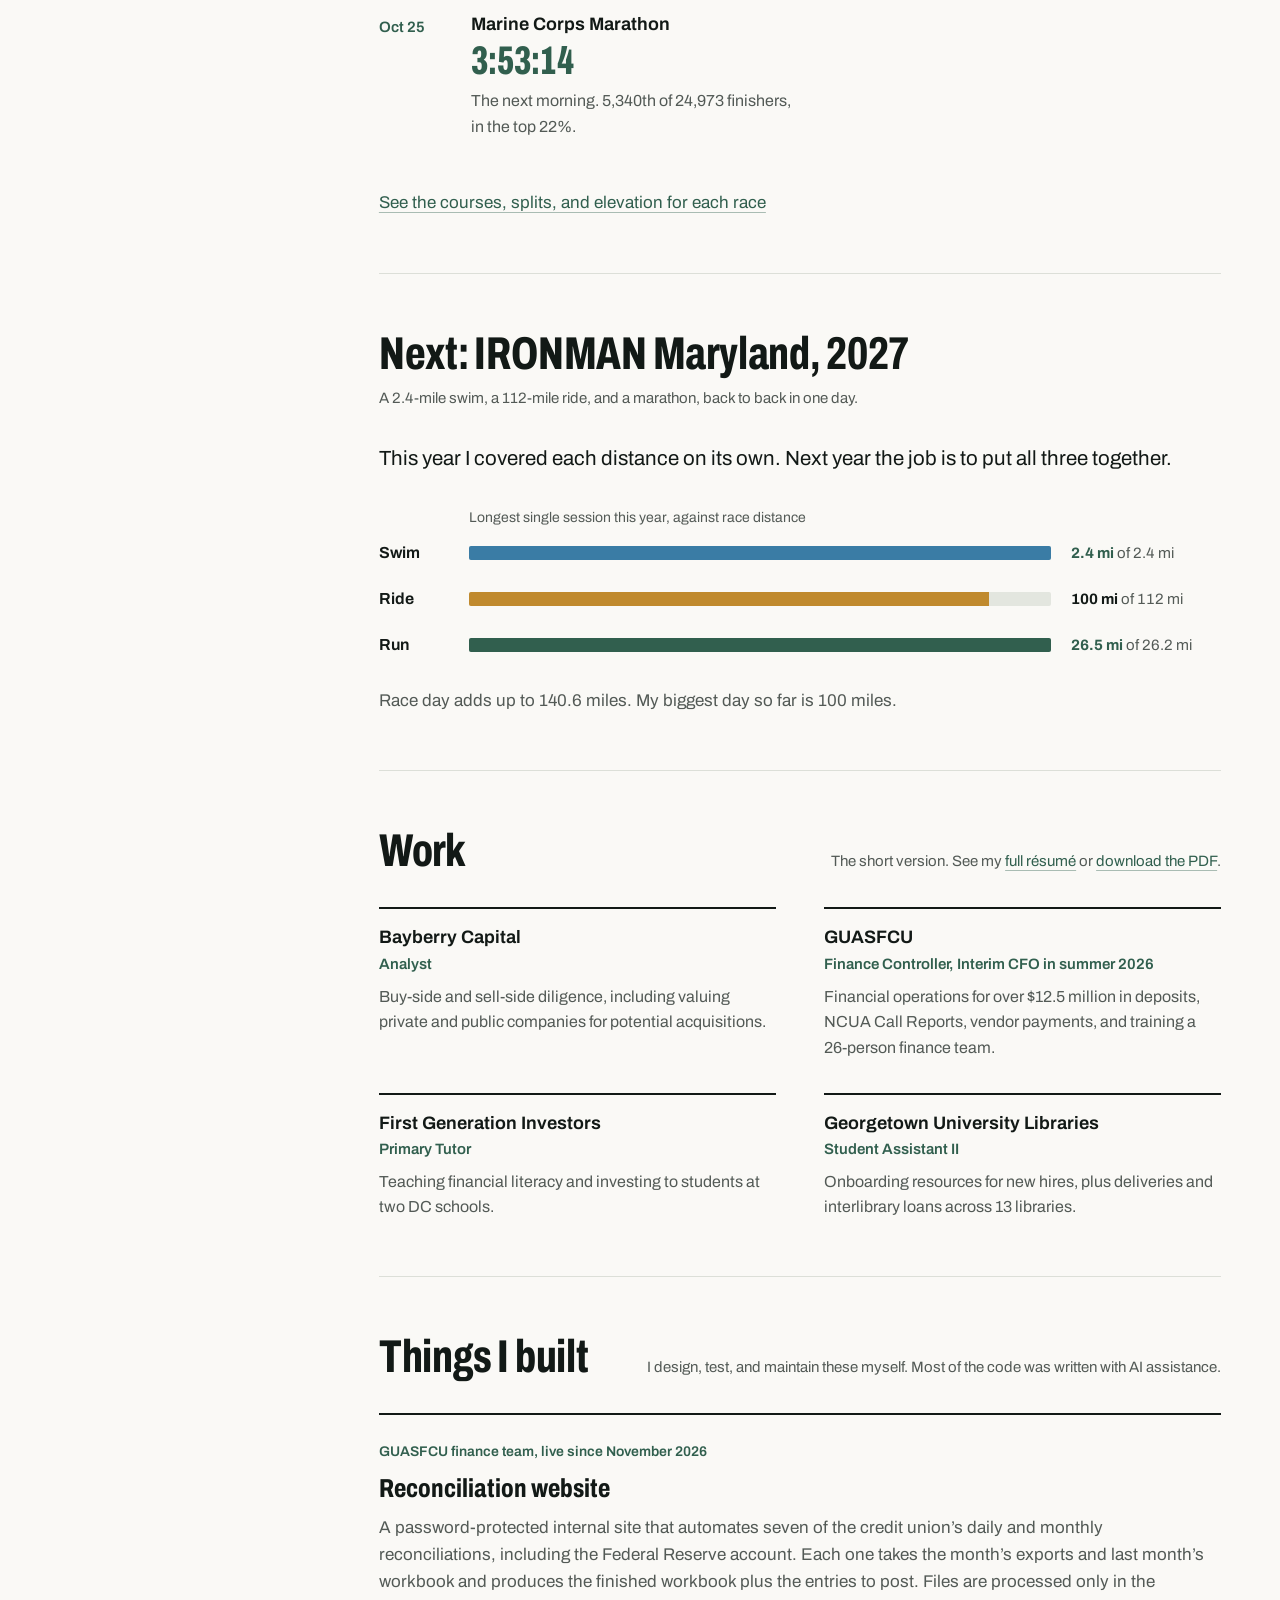
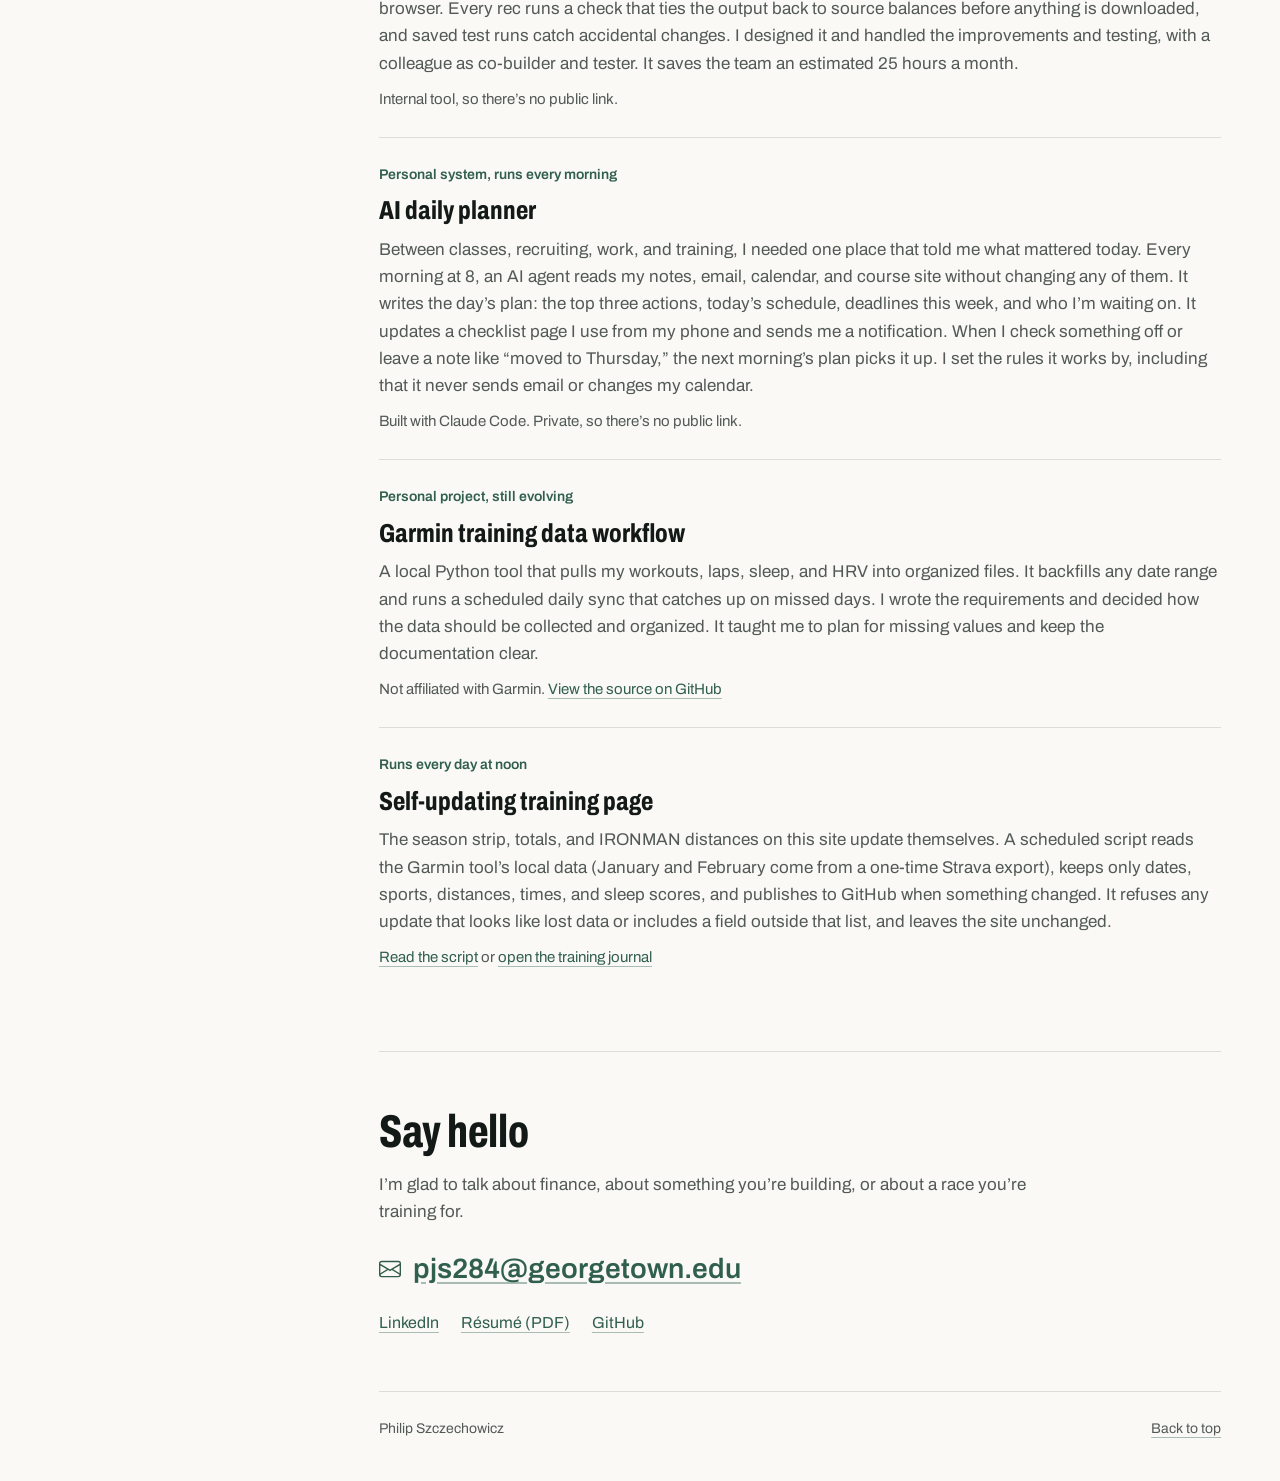
==== commit fb668710: "Add headshot to sidebar on homepage and resume Co-Authored-By: Claude Opus 5.5 <noreply@anthropic.co" ====
--- a/index.html
+++ b/index.html
@@ -19,14 +19,14 @@
   <link rel="preconnect" href="https://fonts.googleapis.com">
   <link rel="preconnect" href="https://fonts.gstatic.com" crossorigin>
   <link rel="stylesheet" href="https://fonts.googleapis.com/css2?family=Archivo:wdth,wght@62..125,300..800&display=swap">
-  <link rel="stylesheet" href="styles.css?v=home-10">
+  <link rel="stylesheet" href="styles.css?v=home-11">
   <link rel="stylesheet" href="sidebar.css?v=static-2">
   <script src="training-data.js?v=20261122-strava" defer></script>
   <script src="home.js?v=home-10" defer></script>
   <script src="site.js?v=home-10" defer></script>
   <script type="application/ld+json">
   {"@context":"https://schema.org","@type":"Person","name":"Philip Szczechowicz","url":"https://philip1575.github.io/Main-Website/",
-   "image":"https://philip1575.github.io/Main-Website/assets/home/bellringer-finish.jpg",
+   "image":"https://philip1575.github.io/Main-Website/assets/home/headshot.jpg",
    "description":"Georgetown University finance student and endurance athlete training for IRONMAN Maryland 2027.",
    "alumniOf":{"@type":"CollegeOrUniversity","name":"Georgetown University"},
    "knowsLanguage":["English","Polish"],
@@ -37,6 +37,7 @@
   <a class="skip-link" href="#main">Skip to content</a>
   <aside class="sidebar" aria-label="Profile and navigation">
     <div class="profile">
+      <img class="headshot" src="assets/home/headshot.jpg" alt="Philip Szczechowicz" width="400" height="400">
       <a class="name" href="#main" aria-label="Philip Szczechowicz, back to top">Philip<br>Szczechowicz</a>
       <div class="small-rule" aria-hidden="true"></div>
       <p class="education">Georgetown University<br>BSBA, expected May 2028</p>
--- a/styles.css
+++ b/styles.css
@@ -29,6 +29,7 @@
 
 /* Sidebar (kept from the approved design) */
 .sidebar{width:25%;max-width:350px;background:var(--sidebar);color:#f5f6f3;position:fixed;inset:0 auto 0 0;padding:clamp(30px,4.2vw,60px);padding-top:clamp(58px,8.4vw,100px);display:flex;flex-direction:column}
+.headshot{display:block;width:clamp(72px,7vw,104px);height:auto;aspect-ratio:1;border-radius:50%;margin-bottom:22px;border:2px solid var(--accent)}
 .name{font-size:clamp(24px,2.8vw,34px);font-weight:700;font-variation-settings:"wdth" 75;line-height:1.1;letter-spacing:-.01em;text-decoration:none}
 .small-rule{width:40px;height:2px;background:var(--accent);margin:28px 0 24px}
 .education{font-size:14px;line-height:1.55;color:#cbd2cd}
@@ -137,6 +138,7 @@
   .profile-links{grid-template-columns:repeat(4,auto);justify-content:start;gap:4px 20px;margin-top:20px;padding-top:16px}
   .profile-links a{gap:8px}
   main{margin-left:0}
+  .headshot{width:72px;margin-bottom:16px}
   .hero{padding-top:44px}
 }
 @media(max-width:640px){
@@ -164,3 +166,5 @@
   .distance-row p{grid-column:2}
   .distance-key span:nth-child(2){grid-column:1/-1}
 }
+
+@media(min-width:901px) and (max-height:760px){.headshot{width:60px;margin-bottom:14px}}
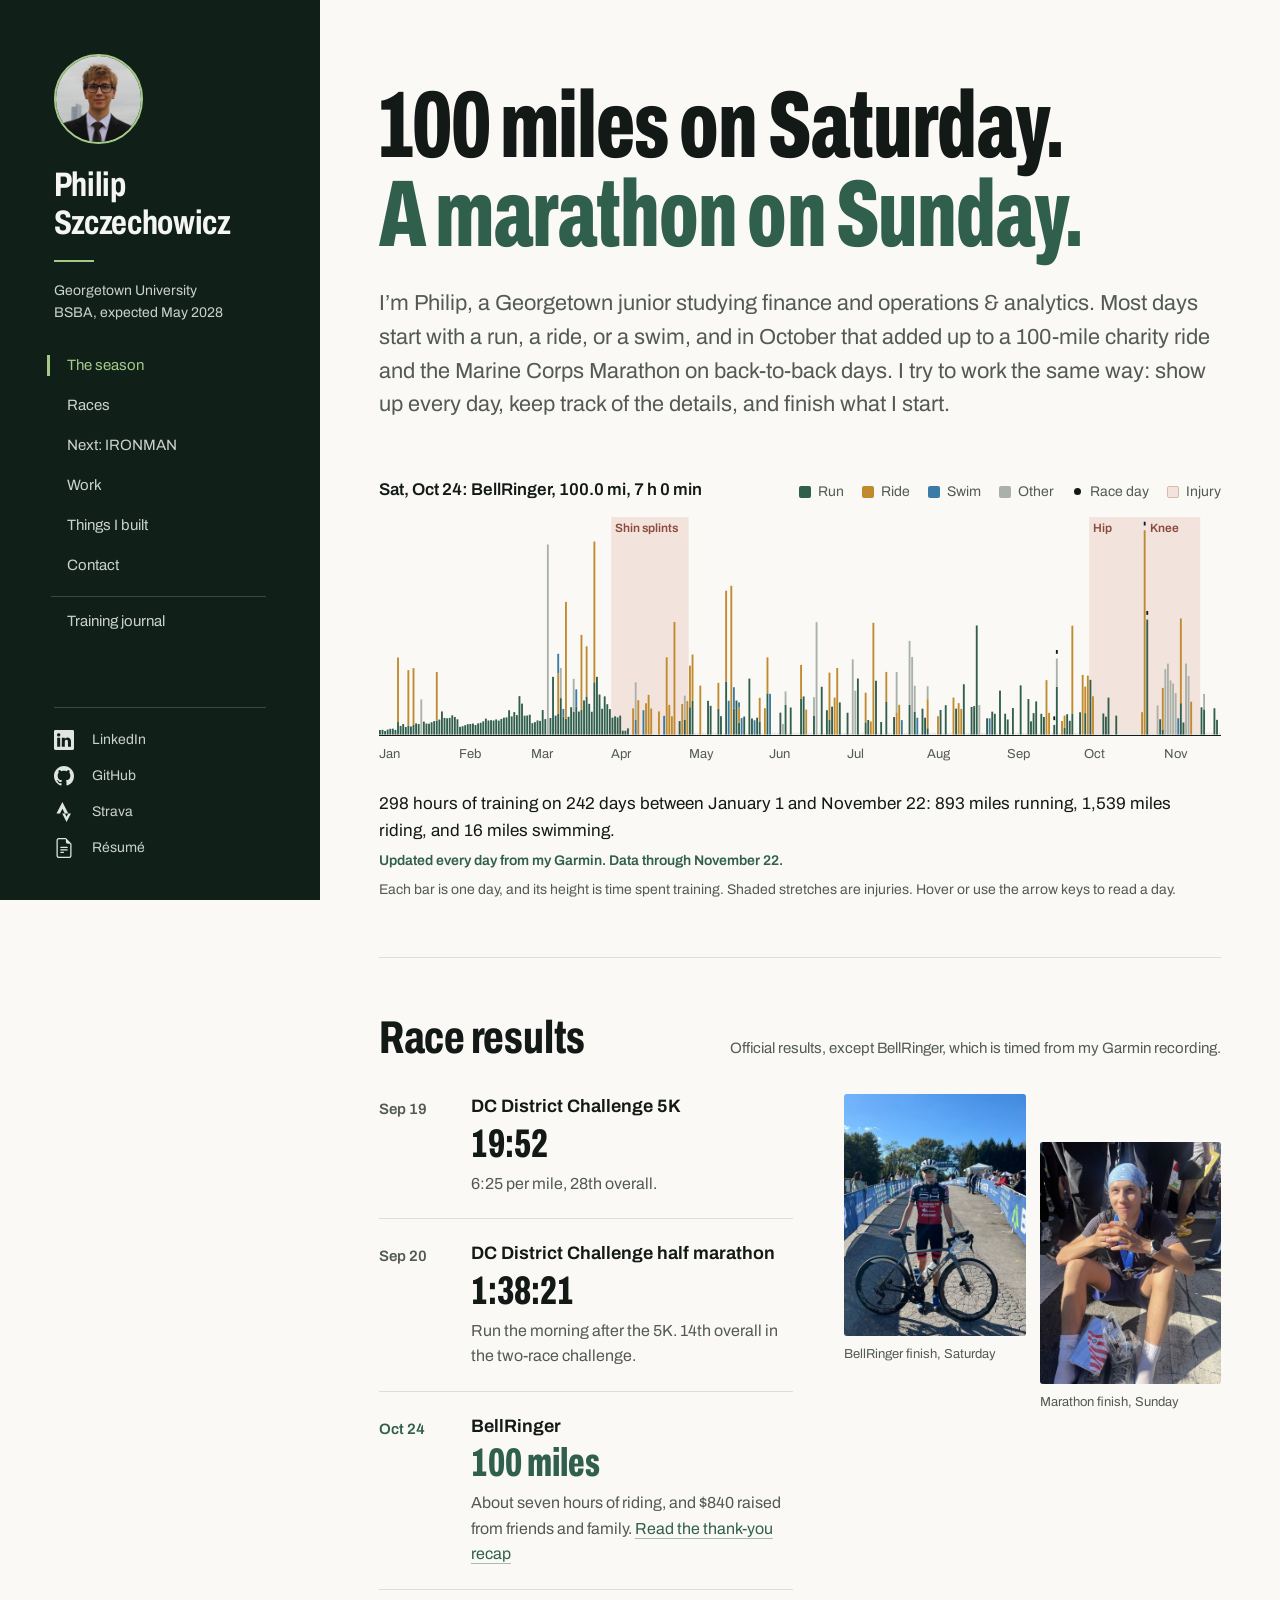
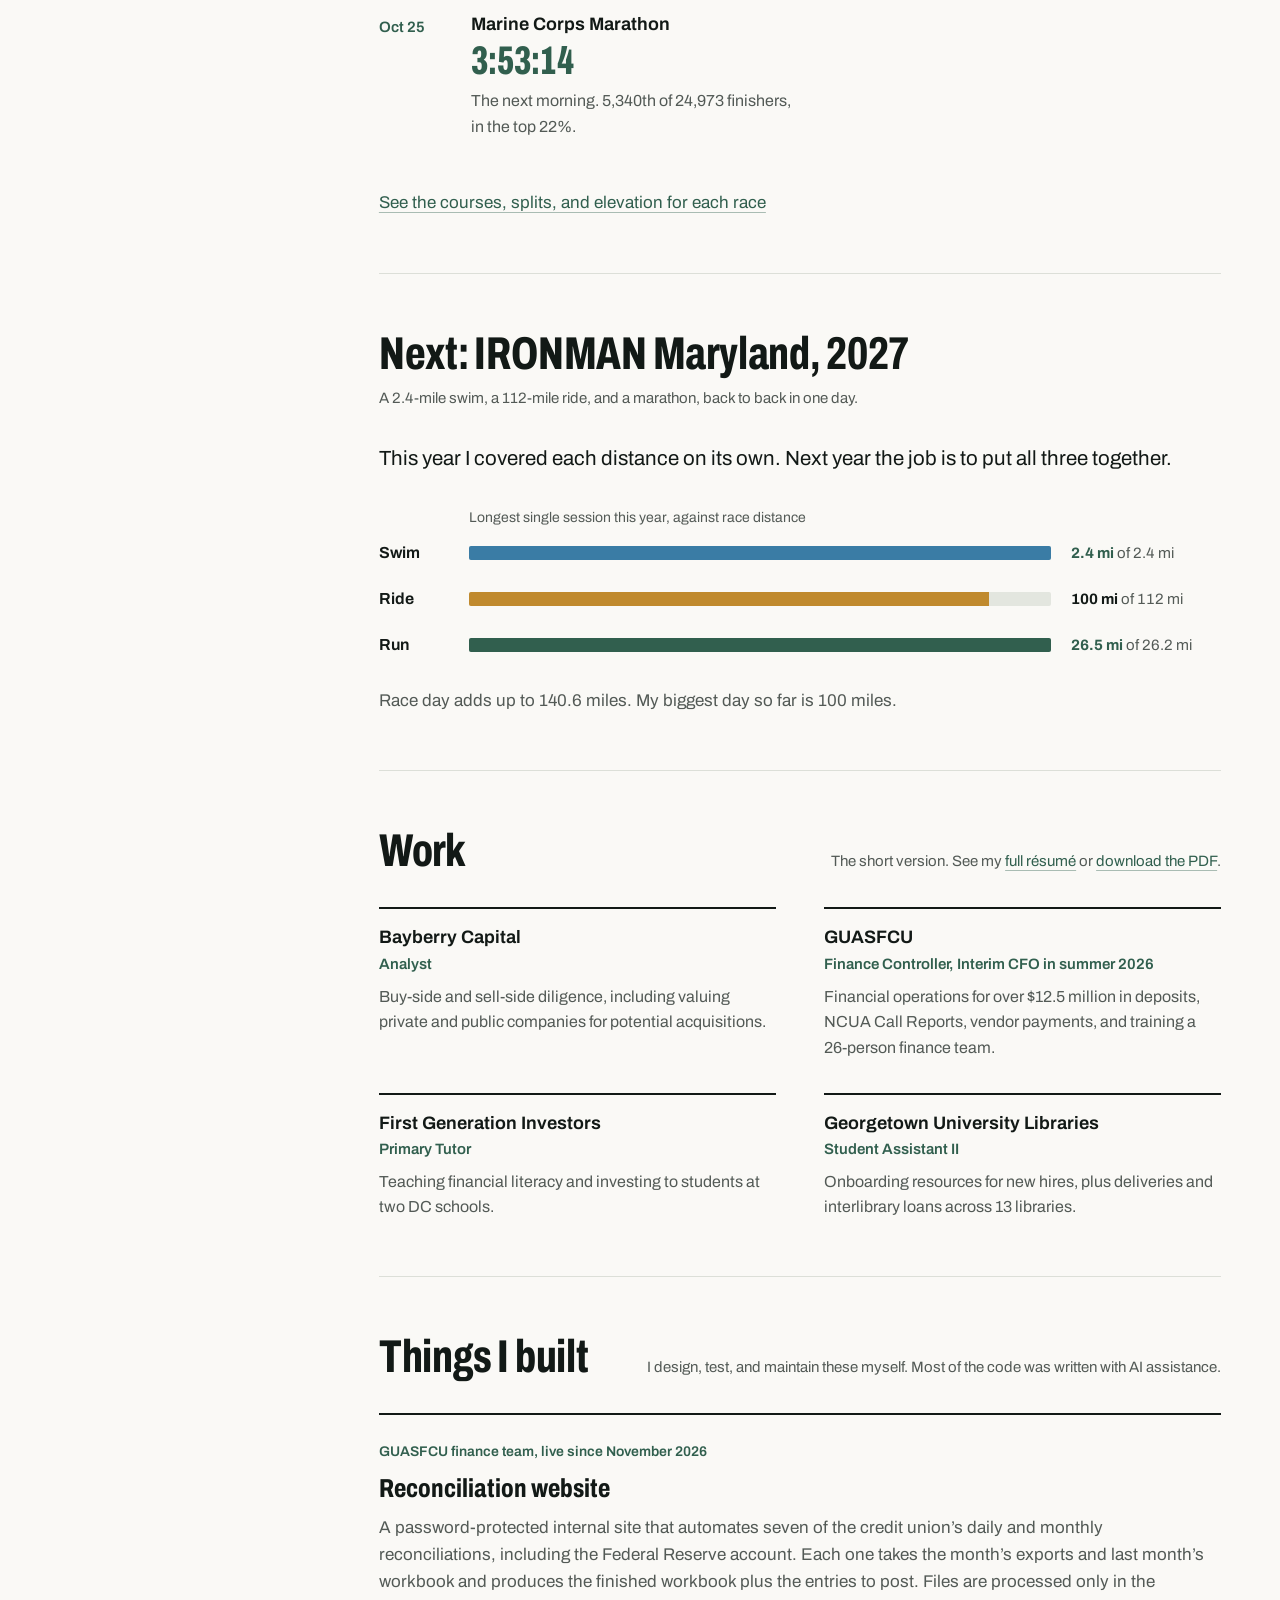
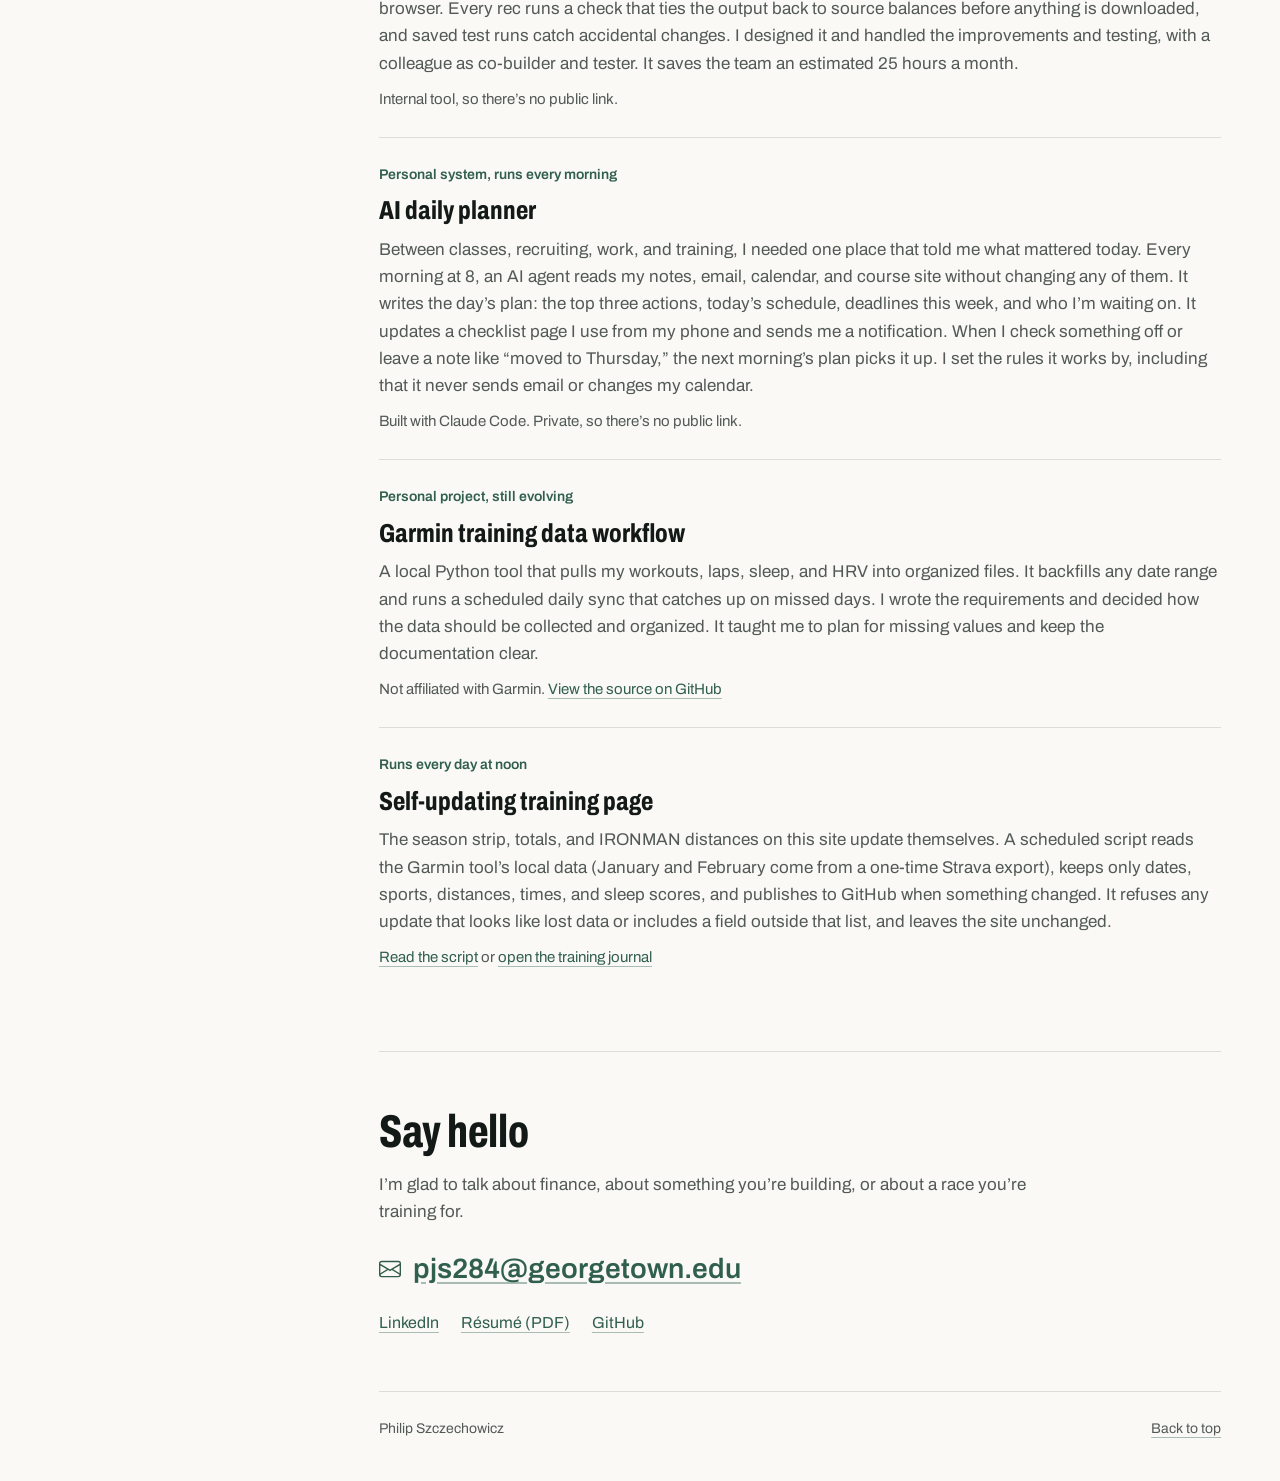
==== commit 51c59b49: "Show injury periods as shaded bands on the season strip Shin splints (Apr), hip (Oct 3-23) and knee " ====
--- a/index.html
+++ b/index.html
@@ -19,10 +19,11 @@
   <link rel="preconnect" href="https://fonts.googleapis.com">
   <link rel="preconnect" href="https://fonts.gstatic.com" crossorigin>
   <link rel="stylesheet" href="https://fonts.googleapis.com/css2?family=Archivo:wdth,wght@62..125,300..800&display=swap">
-  <link rel="stylesheet" href="styles.css?v=home-11">
+  <link rel="stylesheet" href="styles.css?v=home-12">
   <link rel="stylesheet" href="sidebar.css?v=static-2">
   <script src="training-data.js?v=20261122-strava" defer></script>
-  <script src="home.js?v=home-10" defer></script>
+  <script src="injuries.js?v=inj-1" defer></script>
+  <script src="home.js?v=home-12" defer></script>
   <script src="site.js?v=home-10" defer></script>
   <script type="application/ld+json">
   {"@context":"https://schema.org","@type":"Person","name":"Philip Szczechowicz","url":"https://philip1575.github.io/Main-Website/",
@@ -73,13 +74,14 @@
             <li><span class="swatch swim"></span>Swim</li>
             <li><span class="swatch other"></span>Other</li>
             <li><span class="swatch race"></span>Race day</li>
+            <li><span class="swatch injury"></span>Injury</li>
           </ul>
         </div>
         <div id="season-strip" class="season-strip"></div>
         <figcaption id="season-caption">
           <span id="season-totals">298 hours of training on 242 days between January 1 and November 22: 893 miles running, 1,539 miles riding, and 16 miles swimming.</span>
           <span id="season-updated" class="season-updated">Updated every day from my Garmin. Data through November 22.</span>
-          <span class="season-hint">Each bar is one day, and its height is time spent training. Hover or use the arrow keys to read a day.</span>
+          <span class="season-hint">Each bar is one day, and its height is time spent training. Shaded stretches are injuries. Hover or use the arrow keys to read a day.</span>
         </figcaption>
       </figure>
     </section>
--- a/styles.css
+++ b/styles.css
@@ -68,6 +68,10 @@
 .season-strip svg:focus-visible{outline:3px solid var(--green);outline-offset:6px}
 .season-strip .run{fill:var(--run)}.season-strip .ride{fill:var(--ride)}.season-strip .swim{fill:var(--swim)}.season-strip .other{fill:var(--other)}
 .season-strip .rest{fill:var(--rest)}
+.season-strip .injury{fill:#f3e3dd}
+.swatch.injury{background:#f3e3dd;border:1px solid #d9b9ad}
+.injury-labels{position:absolute;inset:0 0 auto 0;pointer-events:none}
+.injury-labels span{position:absolute;top:2px;padding-left:4px;font-size:12px;font-weight:600;color:#8a4b3c;white-space:nowrap}
 .season-strip .cursor{fill:var(--ink);opacity:.07}
 .season-strip .flag{fill:var(--ink)}
 .season-strip .flag-label{font:600 11px var(--font);fill:var(--ink)}
@@ -146,6 +150,7 @@
   .timeline li{grid-template-columns:1fr;gap:4px}
   .profile-links{grid-template-columns:repeat(2,auto)}
   .season-hint{display:none}
+  .injury-labels{display:none}
 }
 
 /* Next: IRONMAN */
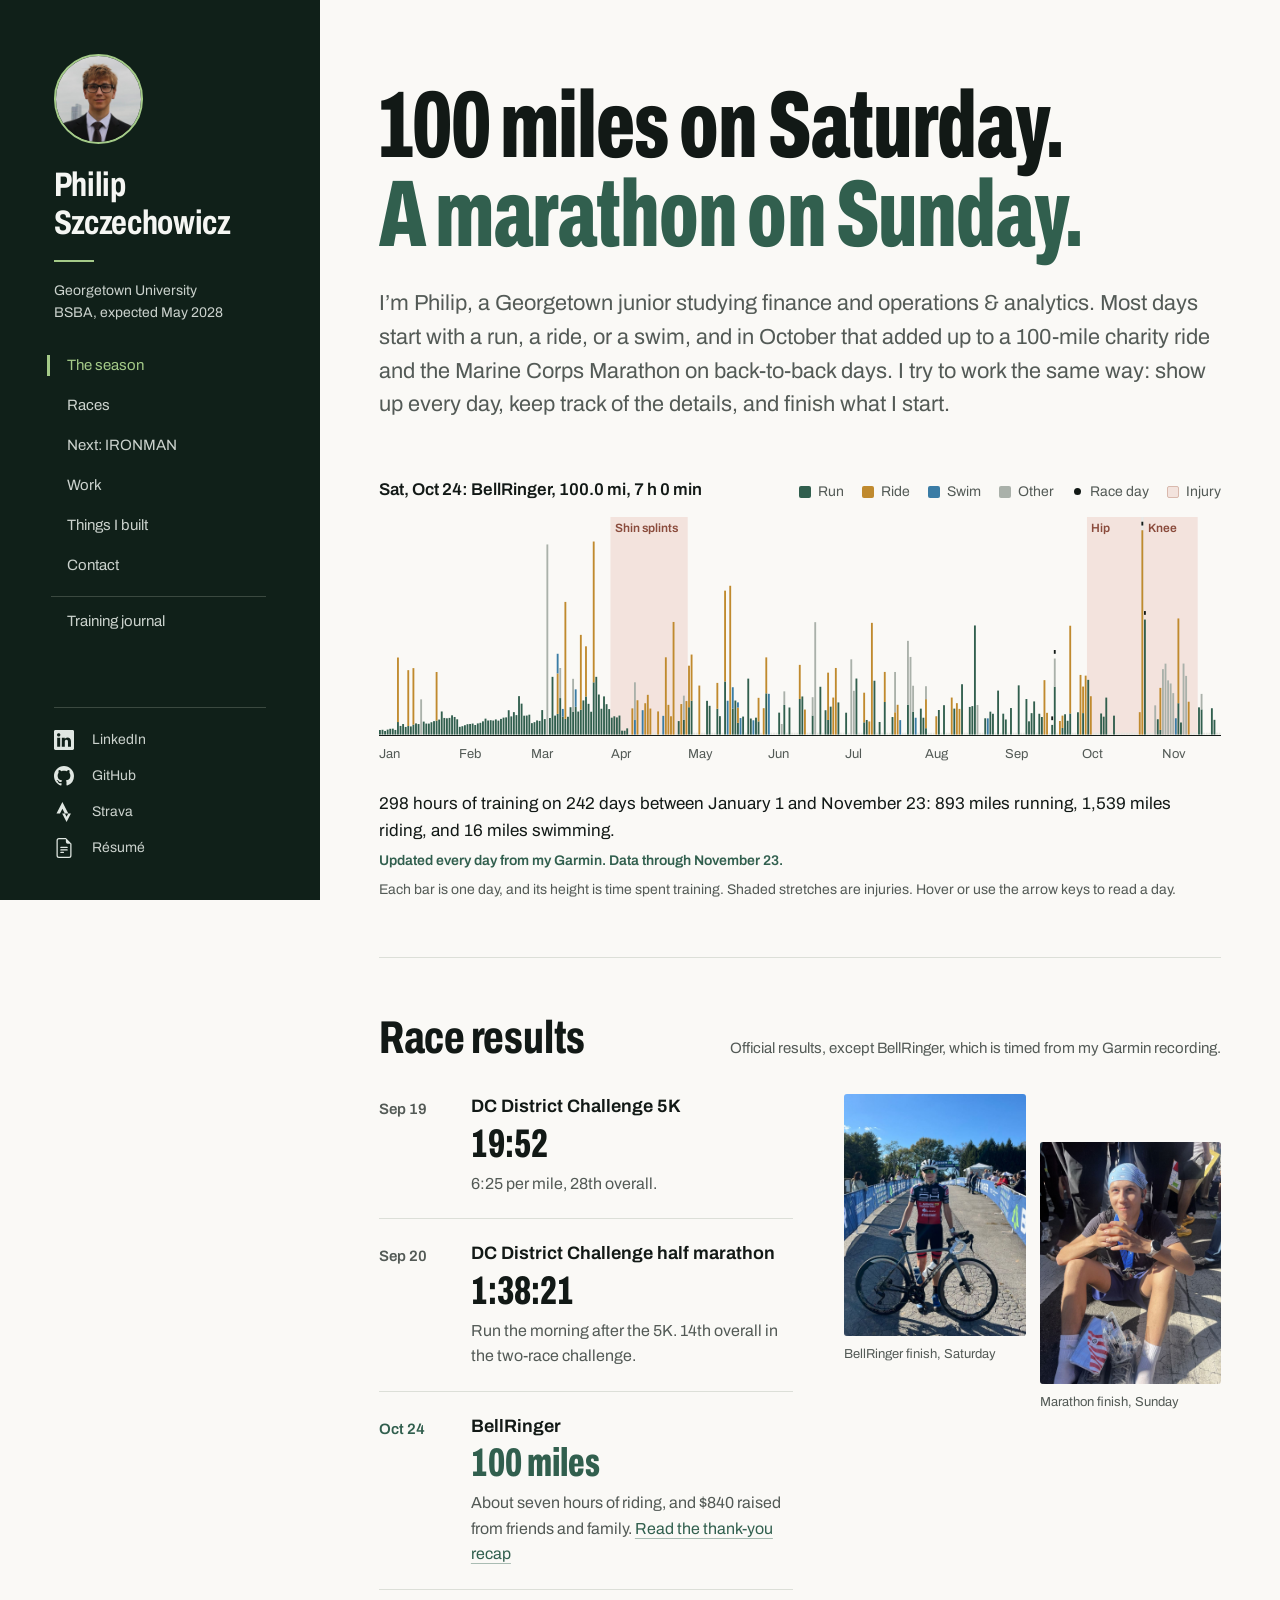
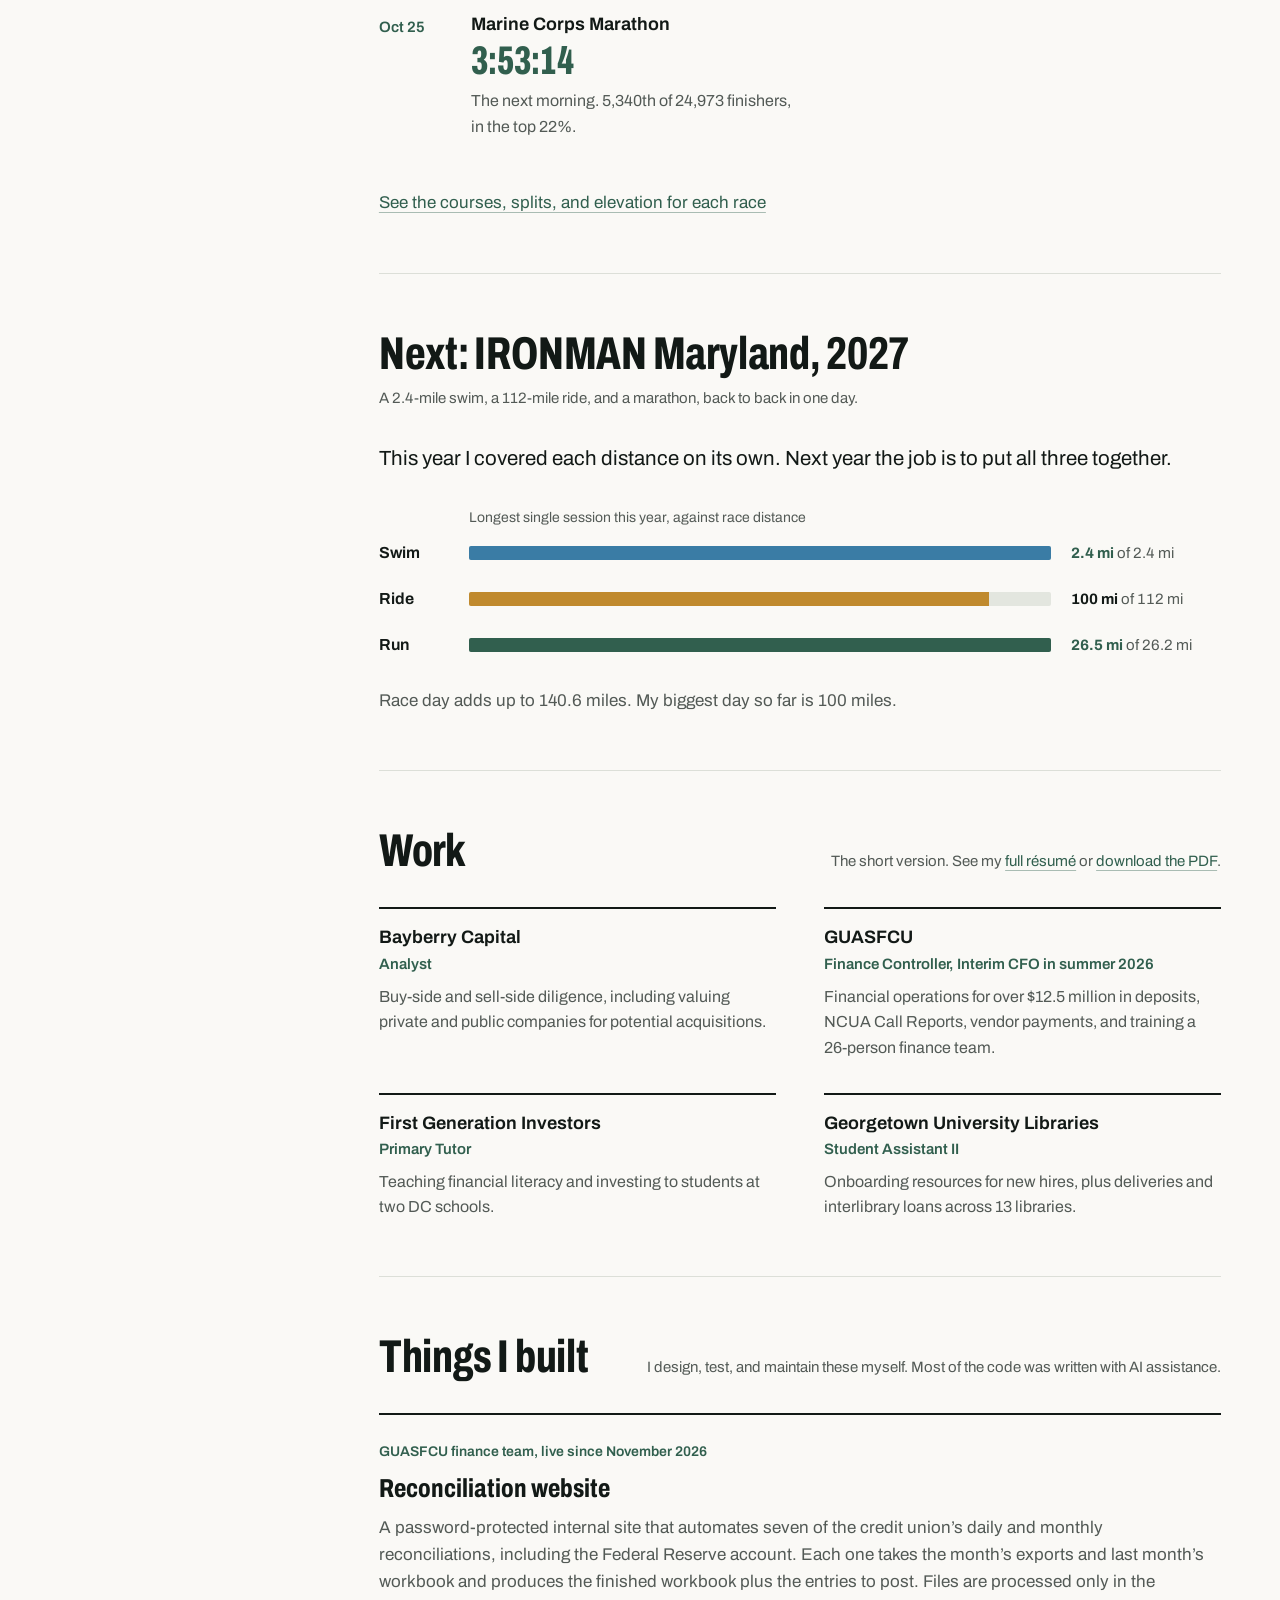
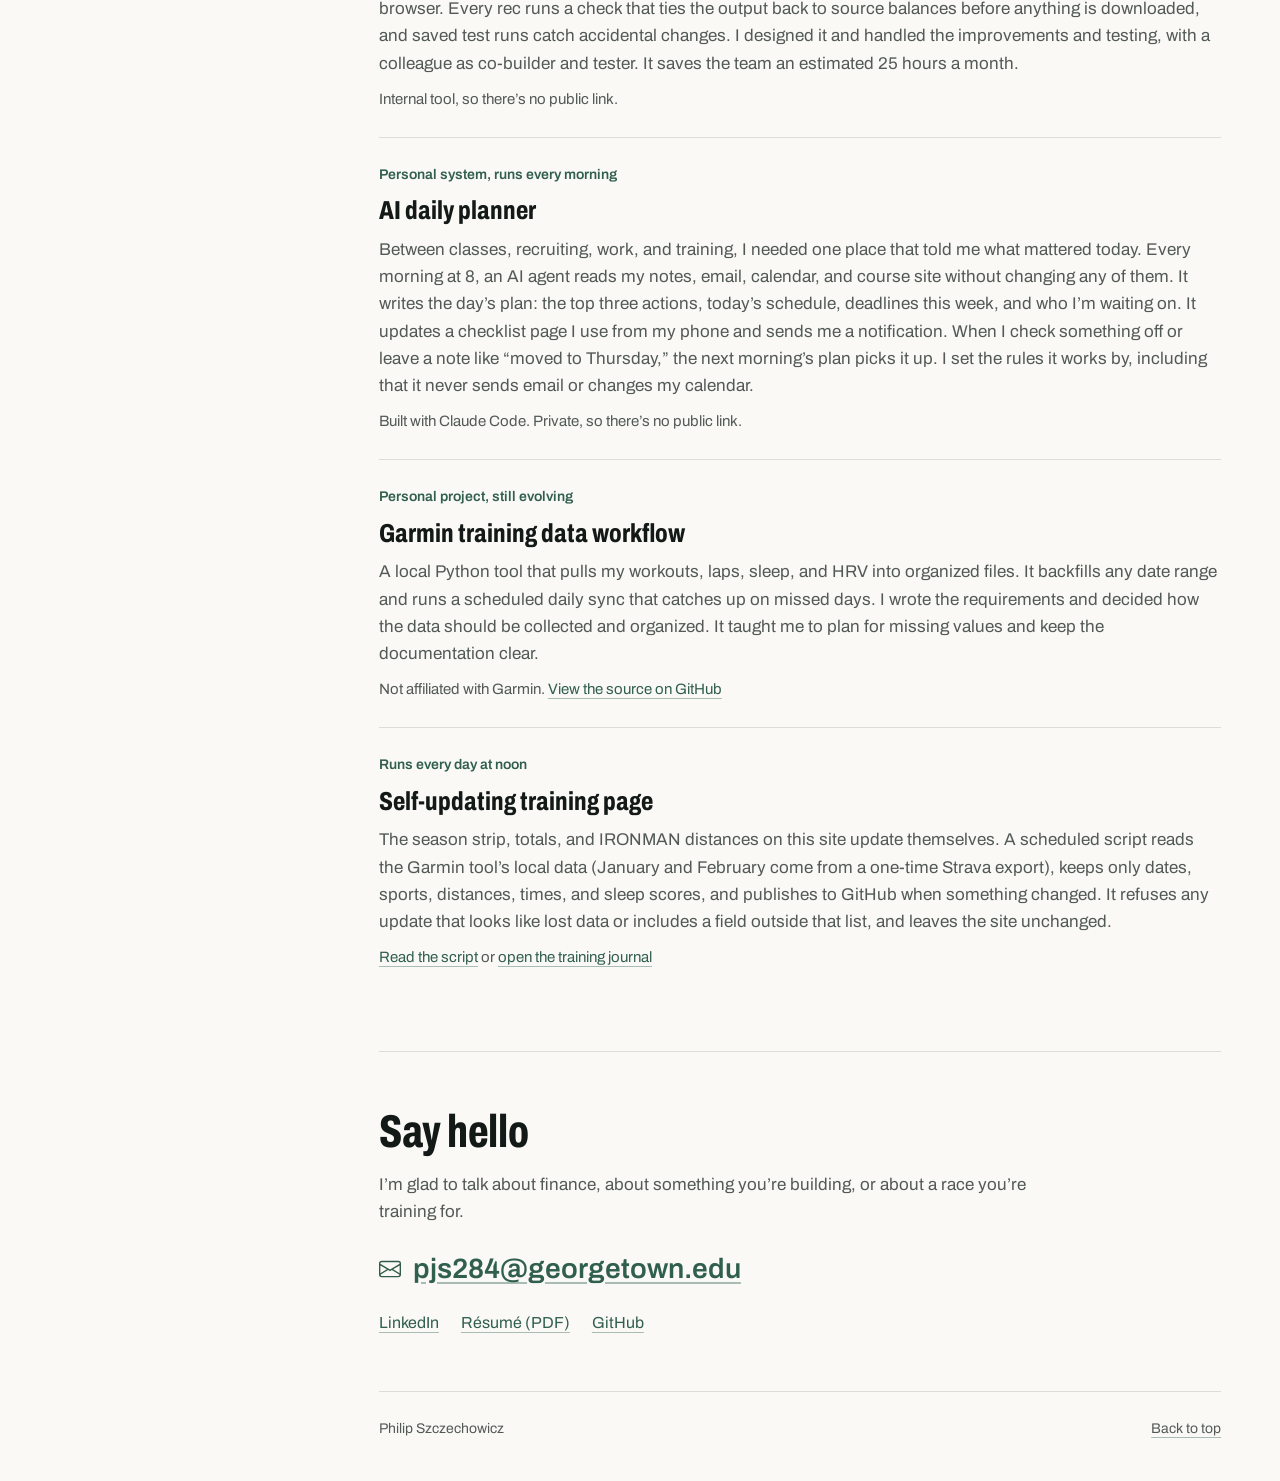
==== commit 284fe96e: "Update training and sleep data through 2026-11-23 Automated daily refresh from the local Garmin cach" ====
--- a/index.html
+++ b/index.html
@@ -21,7 +21,7 @@
   <link rel="stylesheet" href="https://fonts.googleapis.com/css2?family=Archivo:wdth,wght@62..125,300..800&display=swap">
   <link rel="stylesheet" href="styles.css?v=home-12">
   <link rel="stylesheet" href="sidebar.css?v=static-2">
-  <script src="training-data.js?v=20261122-strava" defer></script>
+  <script src="training-data.js?v=20261123" defer></script>
   <script src="injuries.js?v=inj-1" defer></script>
   <script src="home.js?v=home-12" defer></script>
   <script src="site.js?v=home-10" defer></script>
@@ -79,8 +79,8 @@
         </div>
         <div id="season-strip" class="season-strip"></div>
         <figcaption id="season-caption">
-          <span id="season-totals">298 hours of training on 242 days between January 1 and November 22: 893 miles running, 1,539 miles riding, and 16 miles swimming.</span>
-          <span id="season-updated" class="season-updated">Updated every day from my Garmin. Data through November 22.</span>
+          <span id="season-totals">298 hours of training on 242 days between January 1 and November 23: 893 miles running, 1,539 miles riding, and 16 miles swimming.</span>
+          <span id="season-updated" class="season-updated">Updated every day from my Garmin. Data through November 23.</span>
           <span class="season-hint">Each bar is one day, and its height is time spent training. Shaded stretches are injuries. Hover or use the arrow keys to read a day.</span>
         </figcaption>
       </figure>
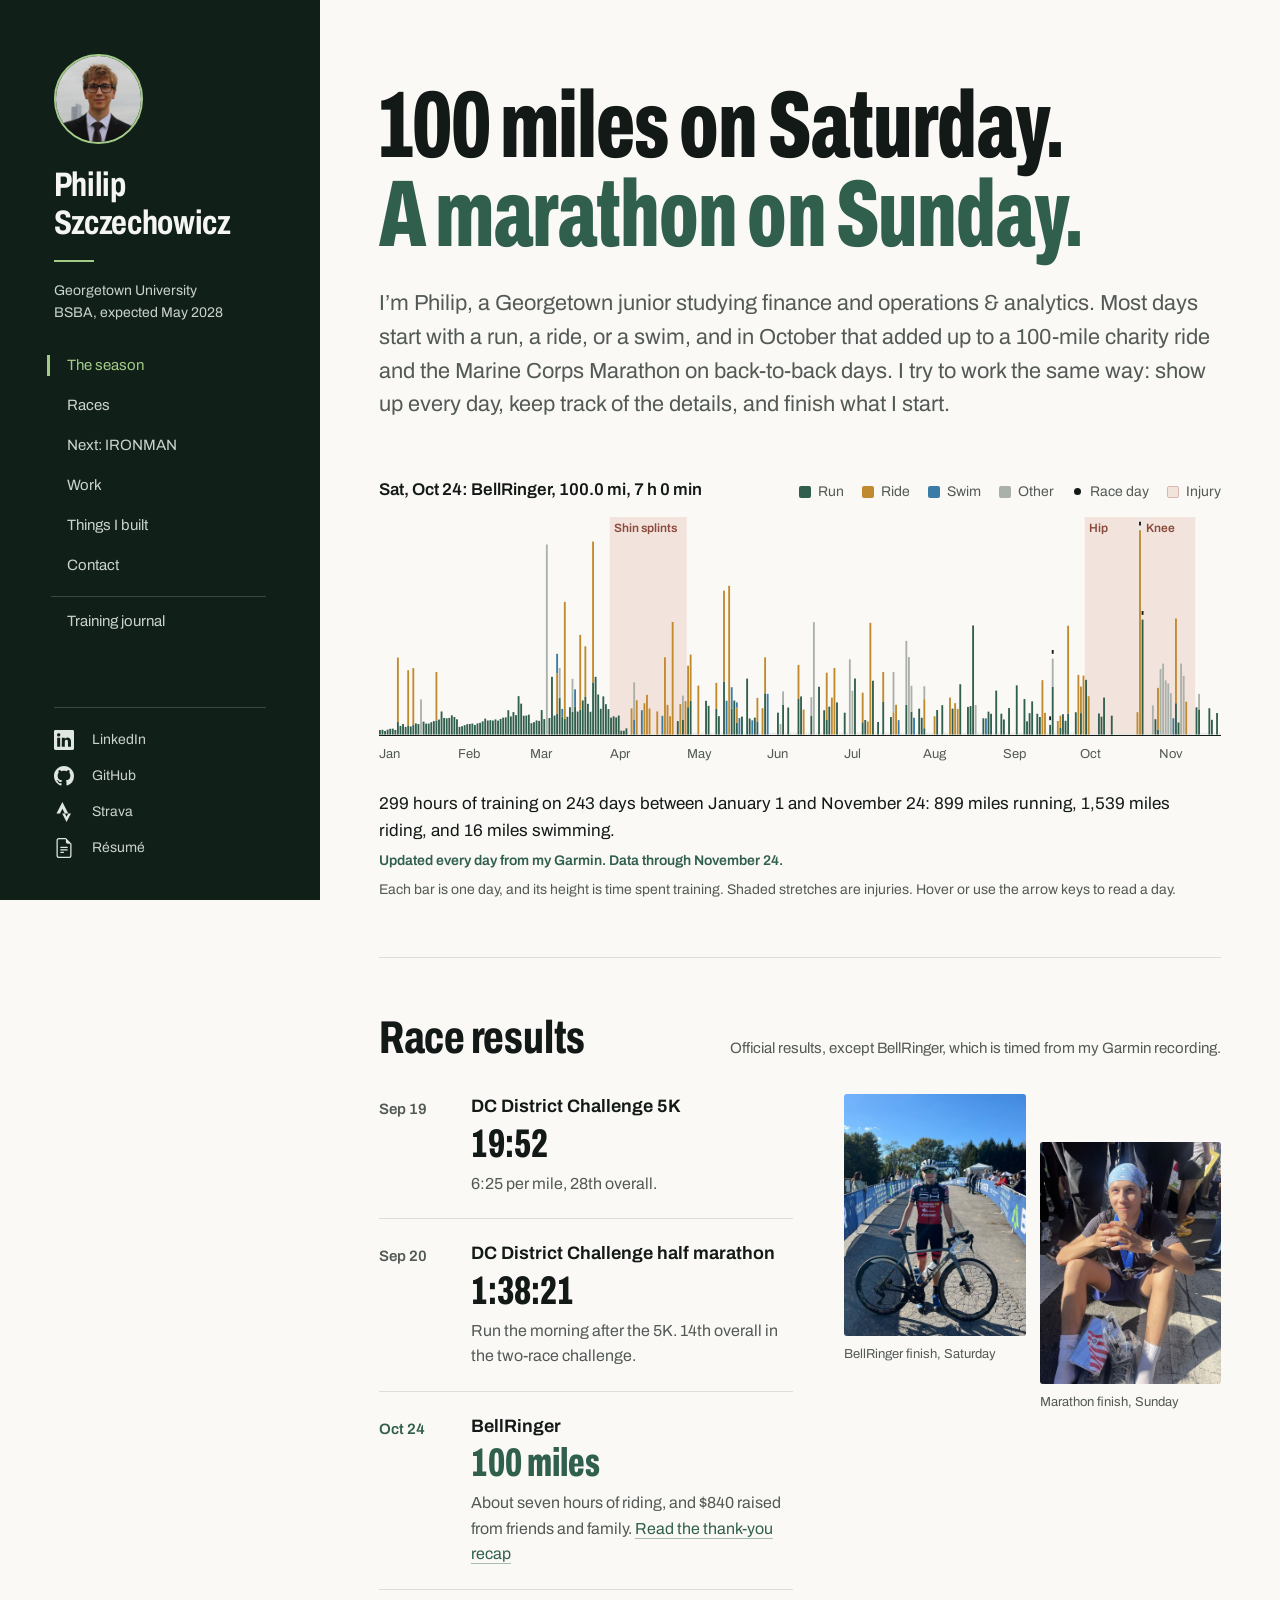
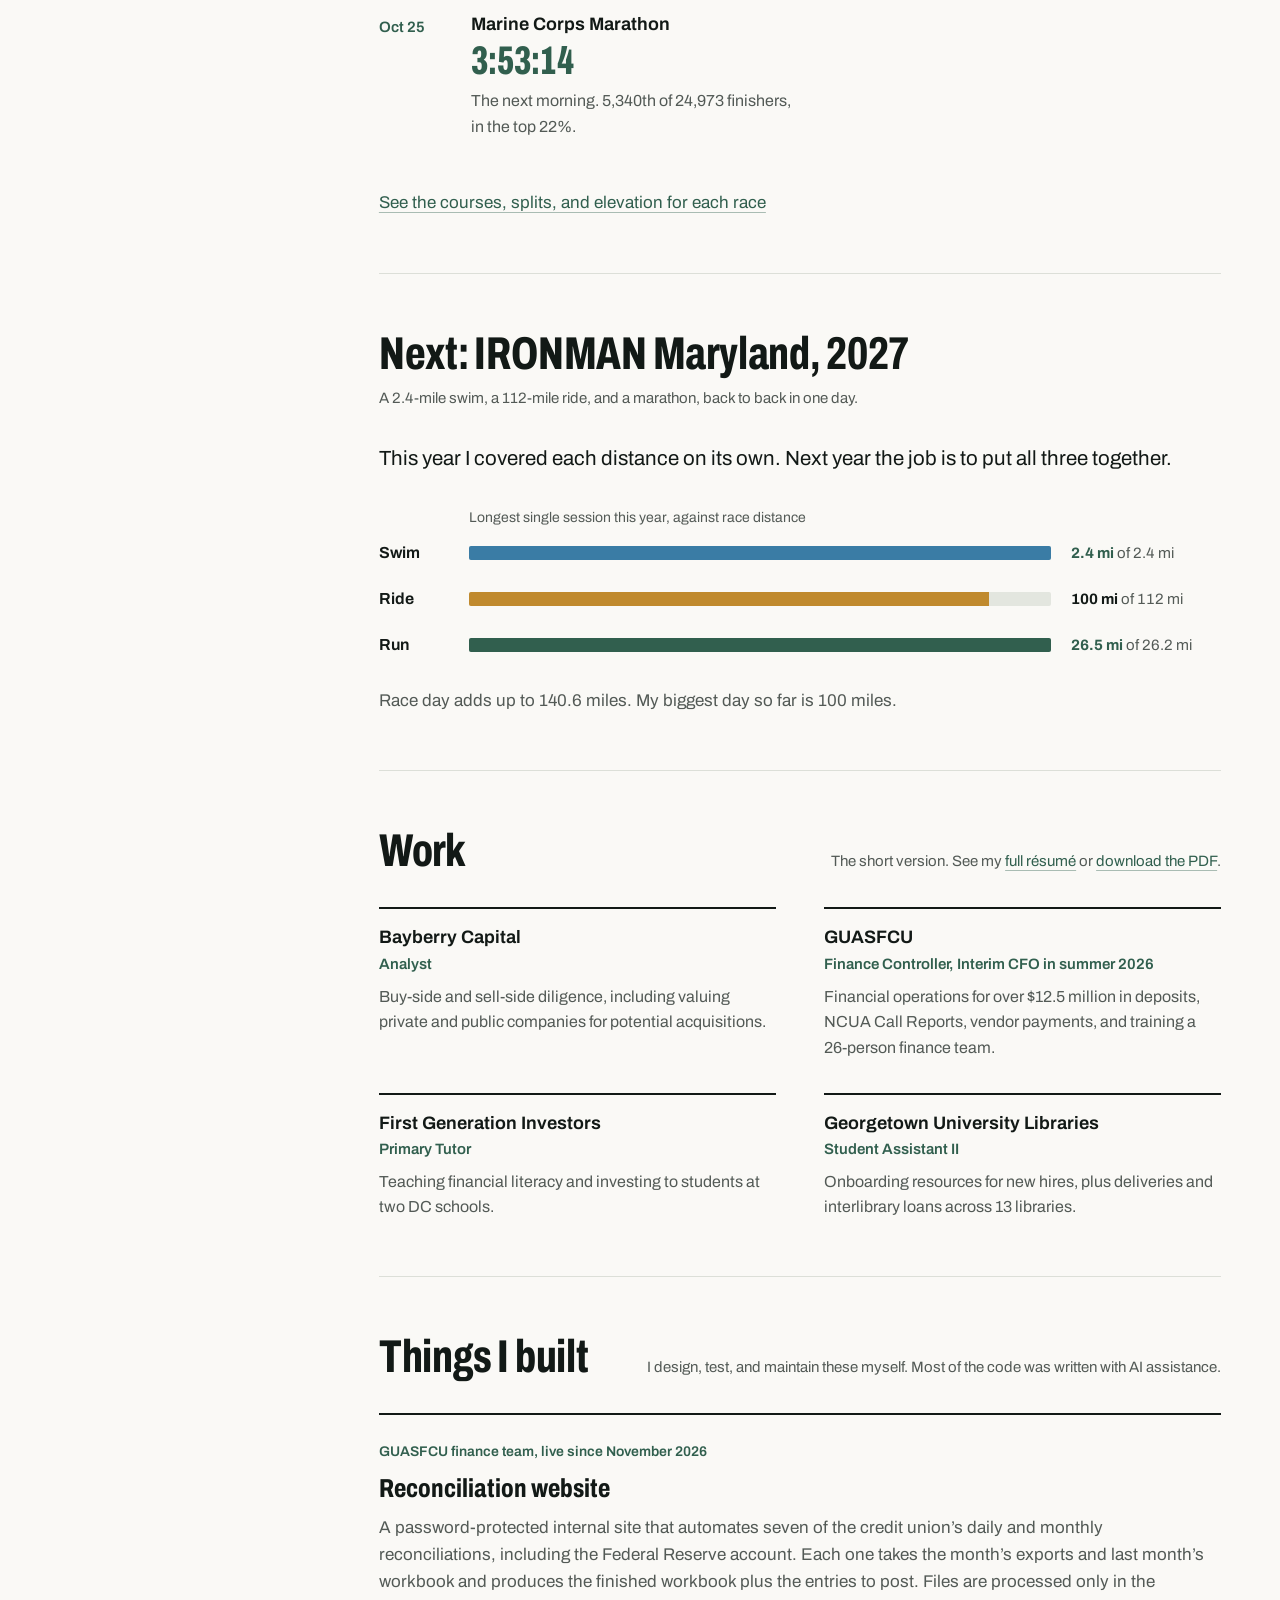
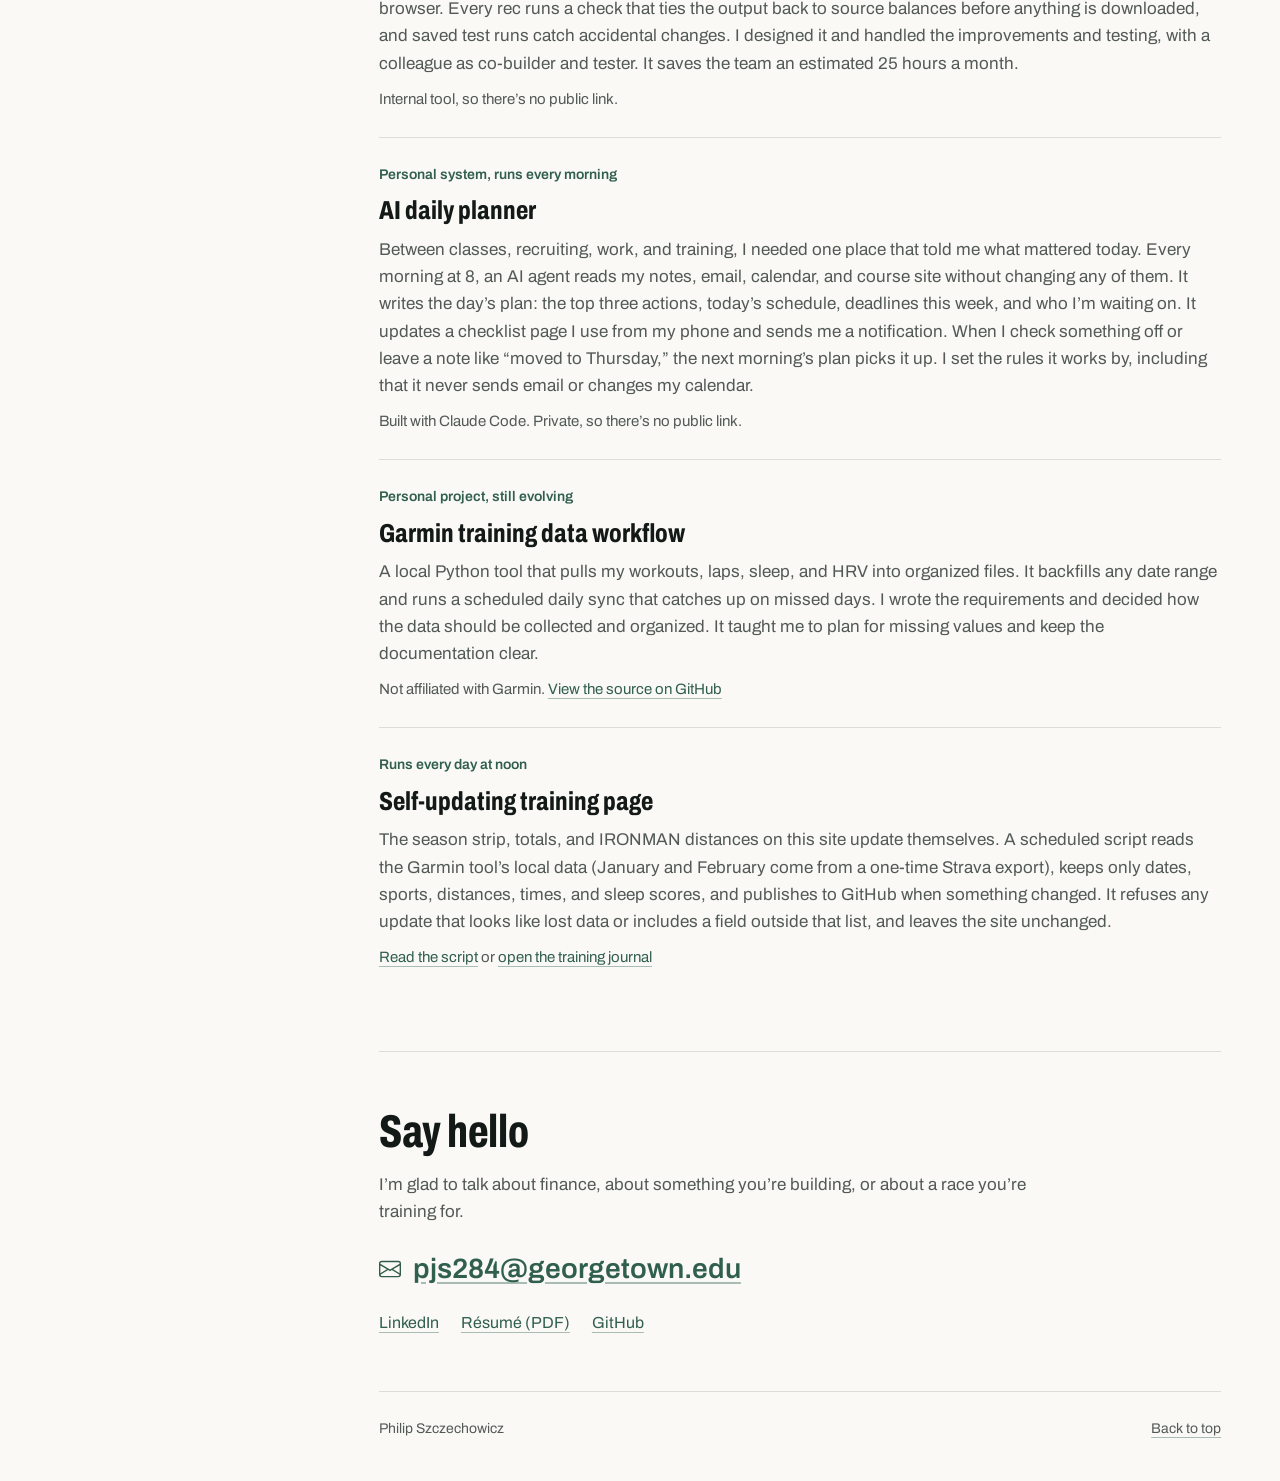
==== commit e4c03860: "Update training and sleep data through 2026-11-24 Automated daily refresh from the local Garmin cach" ====
--- a/index.html
+++ b/index.html
@@ -21,7 +21,7 @@
   <link rel="stylesheet" href="https://fonts.googleapis.com/css2?family=Archivo:wdth,wght@62..125,300..800&display=swap">
   <link rel="stylesheet" href="styles.css?v=home-12">
   <link rel="stylesheet" href="sidebar.css?v=static-2">
-  <script src="training-data.js?v=20261123" defer></script>
+  <script src="training-data.js?v=20261124" defer></script>
   <script src="injuries.js?v=inj-1" defer></script>
   <script src="home.js?v=home-12" defer></script>
   <script src="site.js?v=home-10" defer></script>
@@ -79,8 +79,8 @@
         </div>
         <div id="season-strip" class="season-strip"></div>
         <figcaption id="season-caption">
-          <span id="season-totals">298 hours of training on 242 days between January 1 and November 23: 893 miles running, 1,539 miles riding, and 16 miles swimming.</span>
-          <span id="season-updated" class="season-updated">Updated every day from my Garmin. Data through November 23.</span>
+          <span id="season-totals">299 hours of training on 243 days between January 1 and November 24: 899 miles running, 1,539 miles riding, and 16 miles swimming.</span>
+          <span id="season-updated" class="season-updated">Updated every day from my Garmin. Data through November 24.</span>
           <span class="season-hint">Each bar is one day, and its height is time spent training. Shaded stretches are injuries. Hover or use the arrow keys to read a day.</span>
         </figcaption>
       </figure>
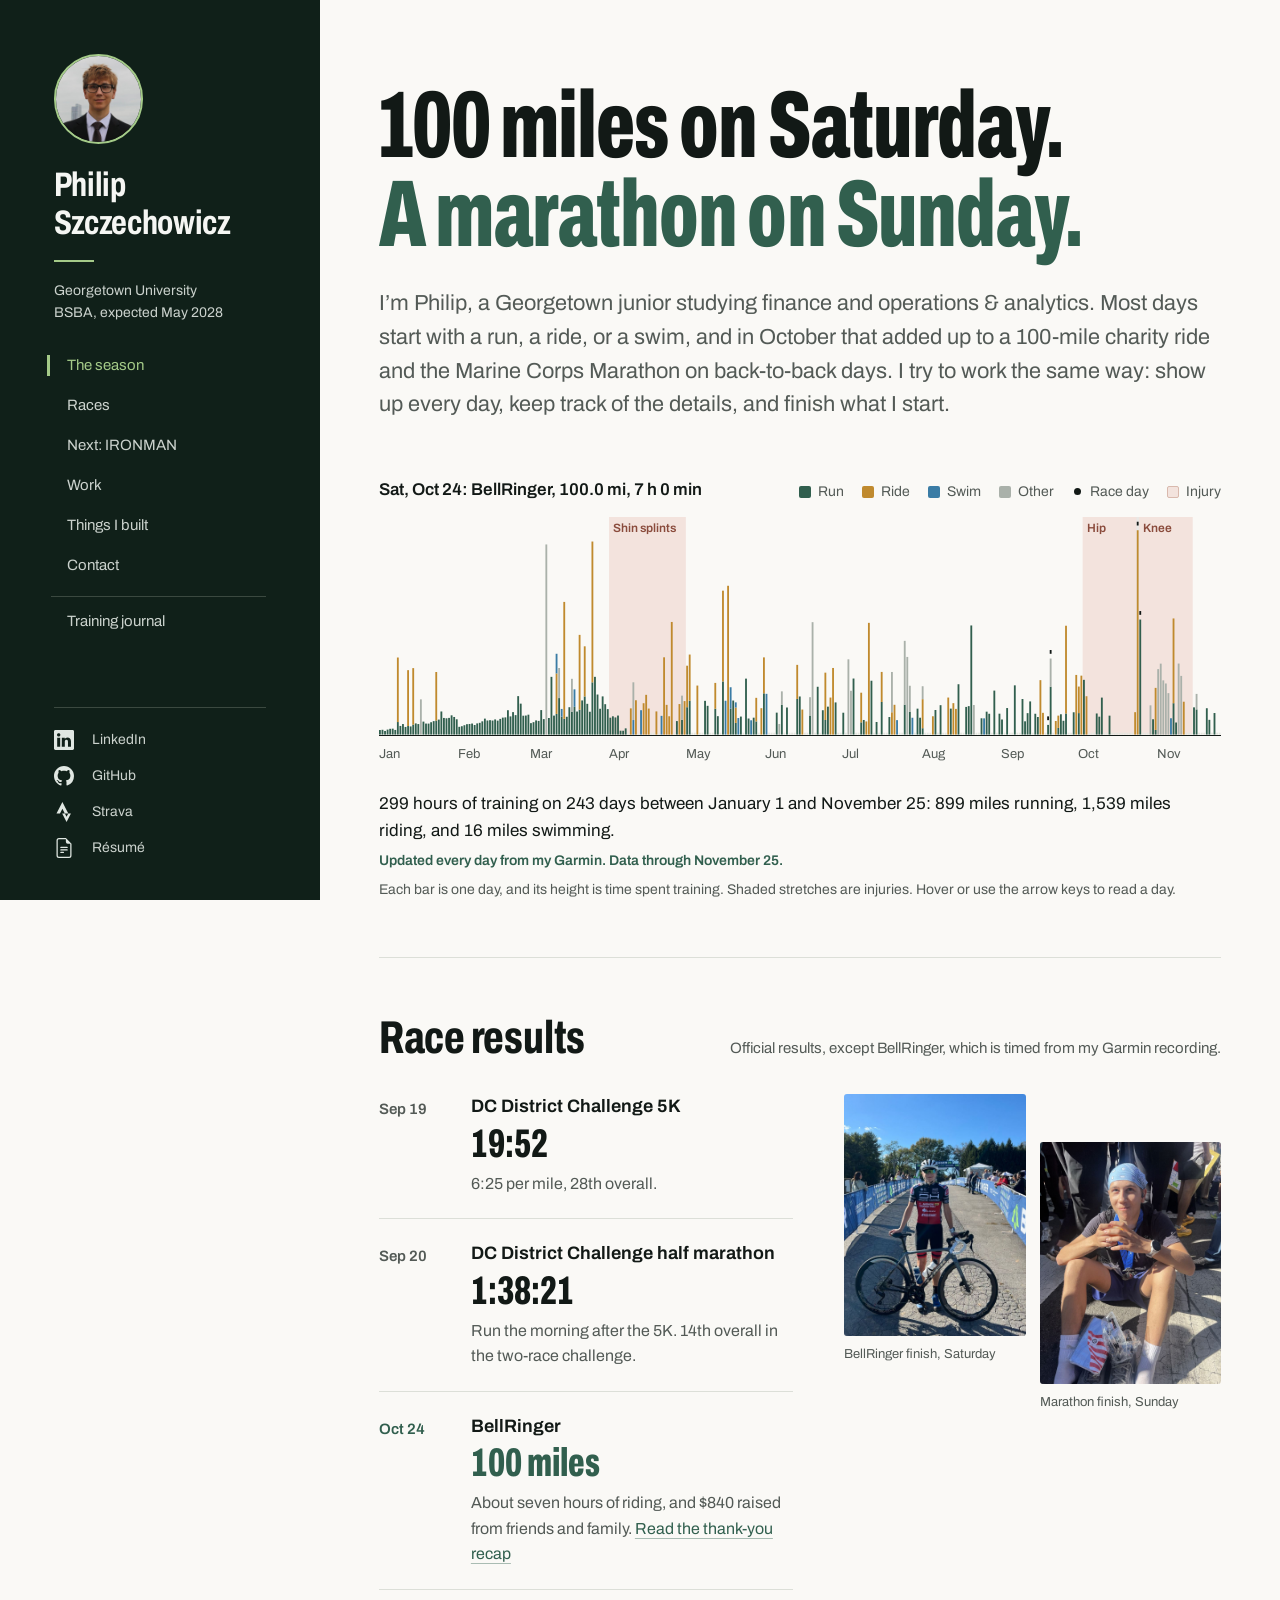
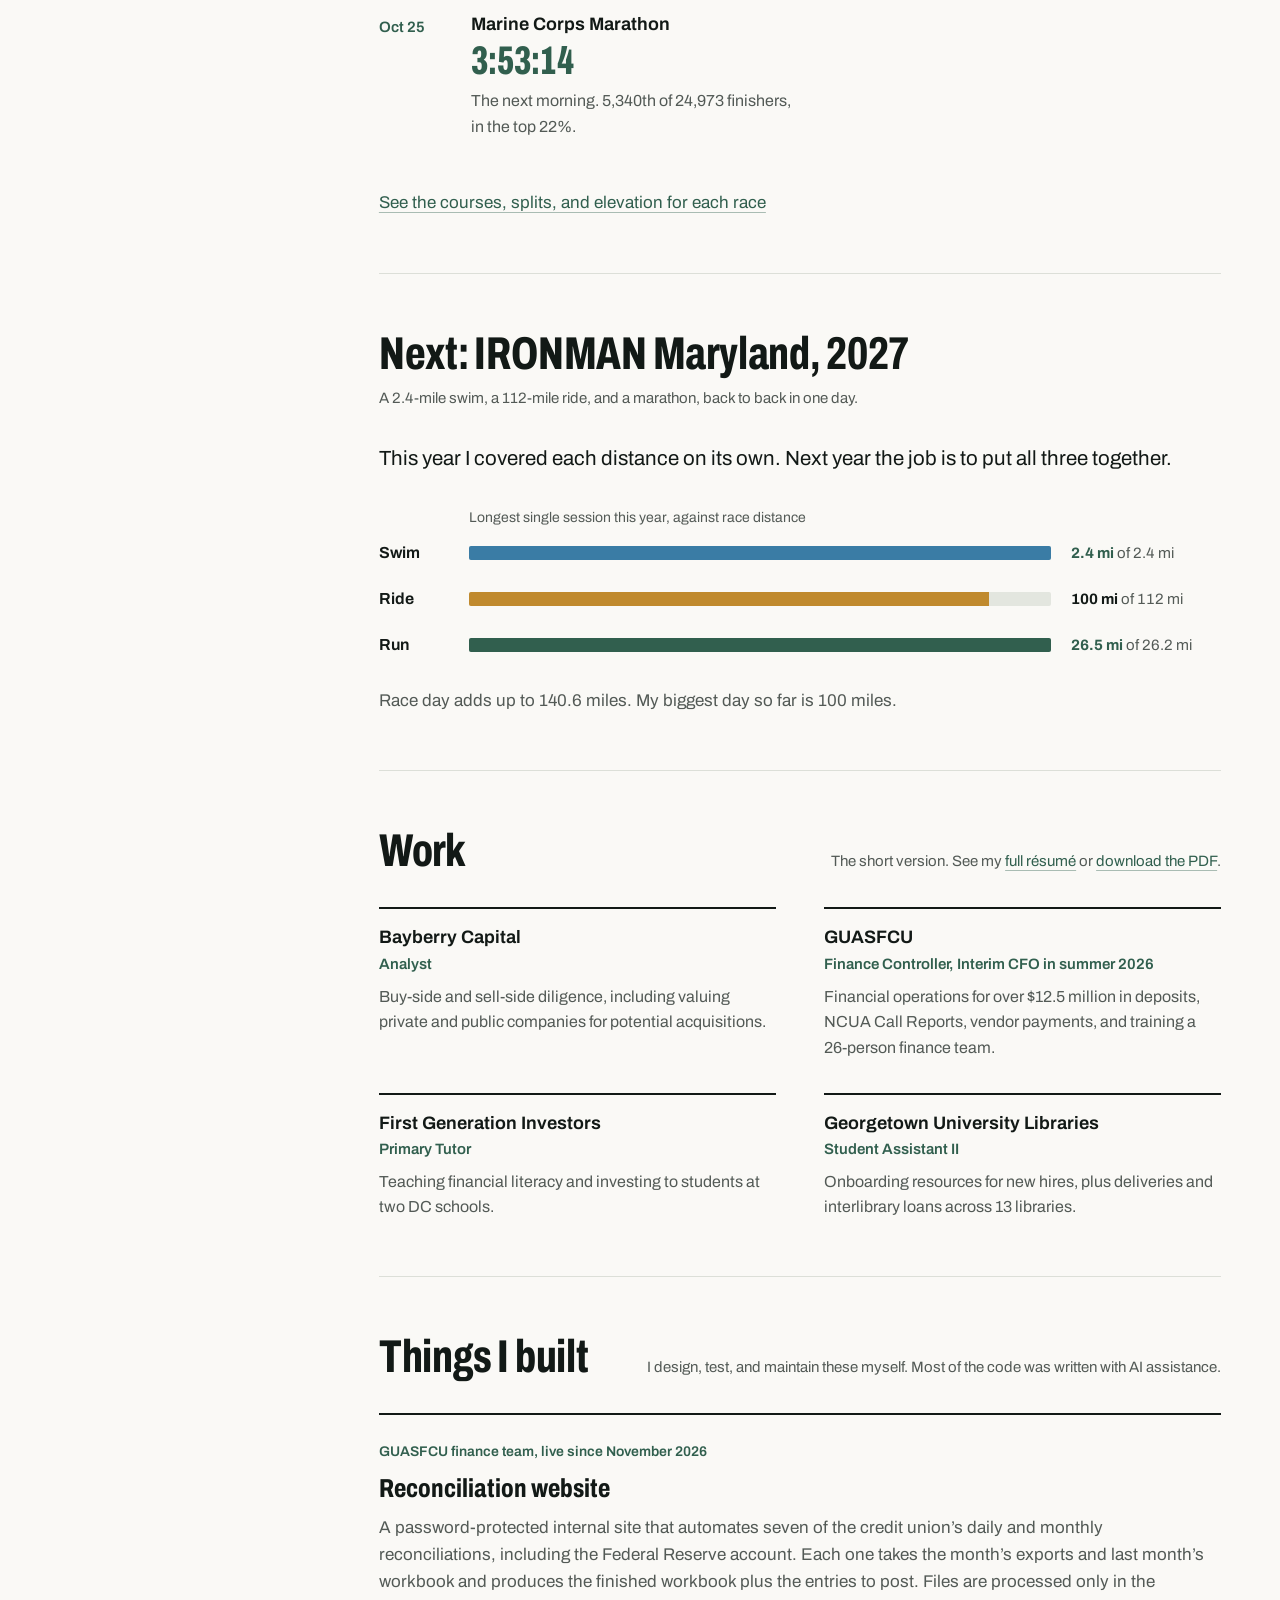
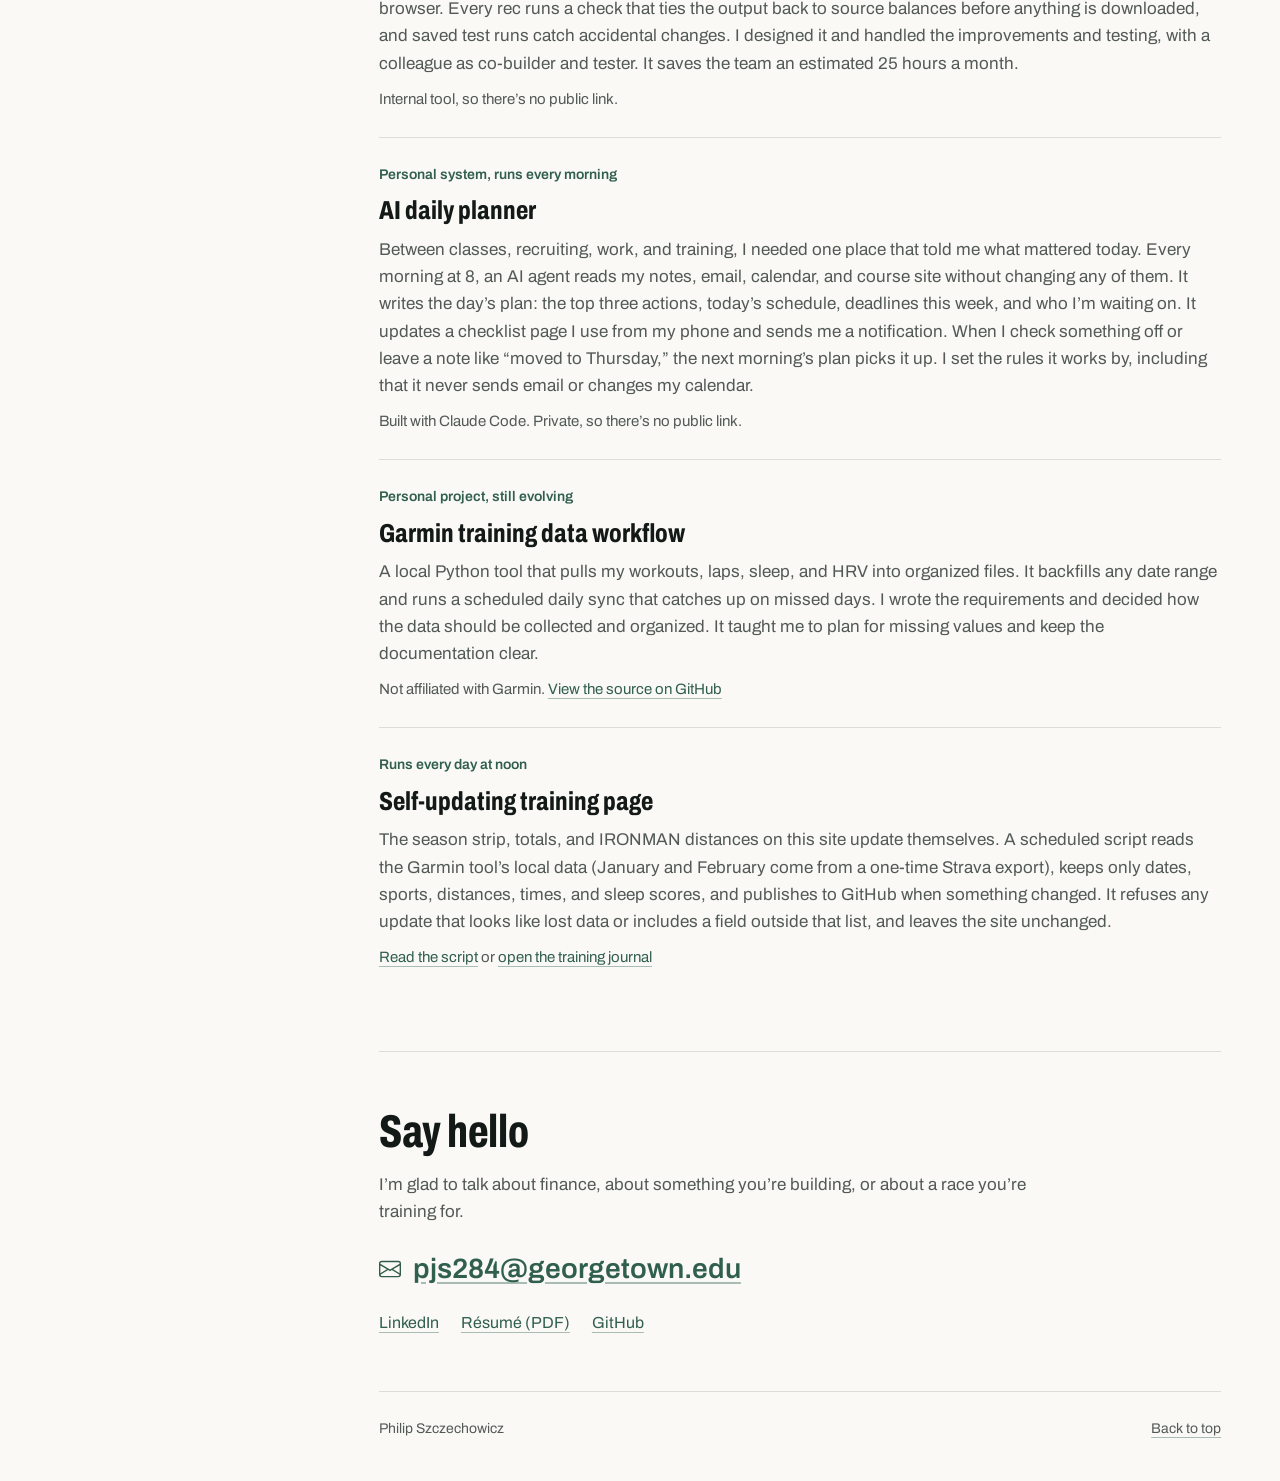
==== commit d68c5503: "Update training and sleep data through 2026-11-25 Automated daily refresh from the local Garmin cach" ====
--- a/index.html
+++ b/index.html
@@ -21,7 +21,7 @@
   <link rel="stylesheet" href="https://fonts.googleapis.com/css2?family=Archivo:wdth,wght@62..125,300..800&display=swap">
   <link rel="stylesheet" href="styles.css?v=home-12">
   <link rel="stylesheet" href="sidebar.css?v=static-2">
-  <script src="training-data.js?v=20261124" defer></script>
+  <script src="training-data.js?v=20261125" defer></script>
   <script src="injuries.js?v=inj-1" defer></script>
   <script src="home.js?v=home-12" defer></script>
   <script src="site.js?v=home-10" defer></script>
@@ -79,8 +79,8 @@
         </div>
         <div id="season-strip" class="season-strip"></div>
         <figcaption id="season-caption">
-          <span id="season-totals">299 hours of training on 243 days between January 1 and November 24: 899 miles running, 1,539 miles riding, and 16 miles swimming.</span>
-          <span id="season-updated" class="season-updated">Updated every day from my Garmin. Data through November 24.</span>
+          <span id="season-totals">299 hours of training on 243 days between January 1 and November 25: 899 miles running, 1,539 miles riding, and 16 miles swimming.</span>
+          <span id="season-updated" class="season-updated">Updated every day from my Garmin. Data through November 25.</span>
           <span class="season-hint">Each bar is one day, and its height is time spent training. Shaded stretches are injuries. Hover or use the arrow keys to read a day.</span>
         </figcaption>
       </figure>
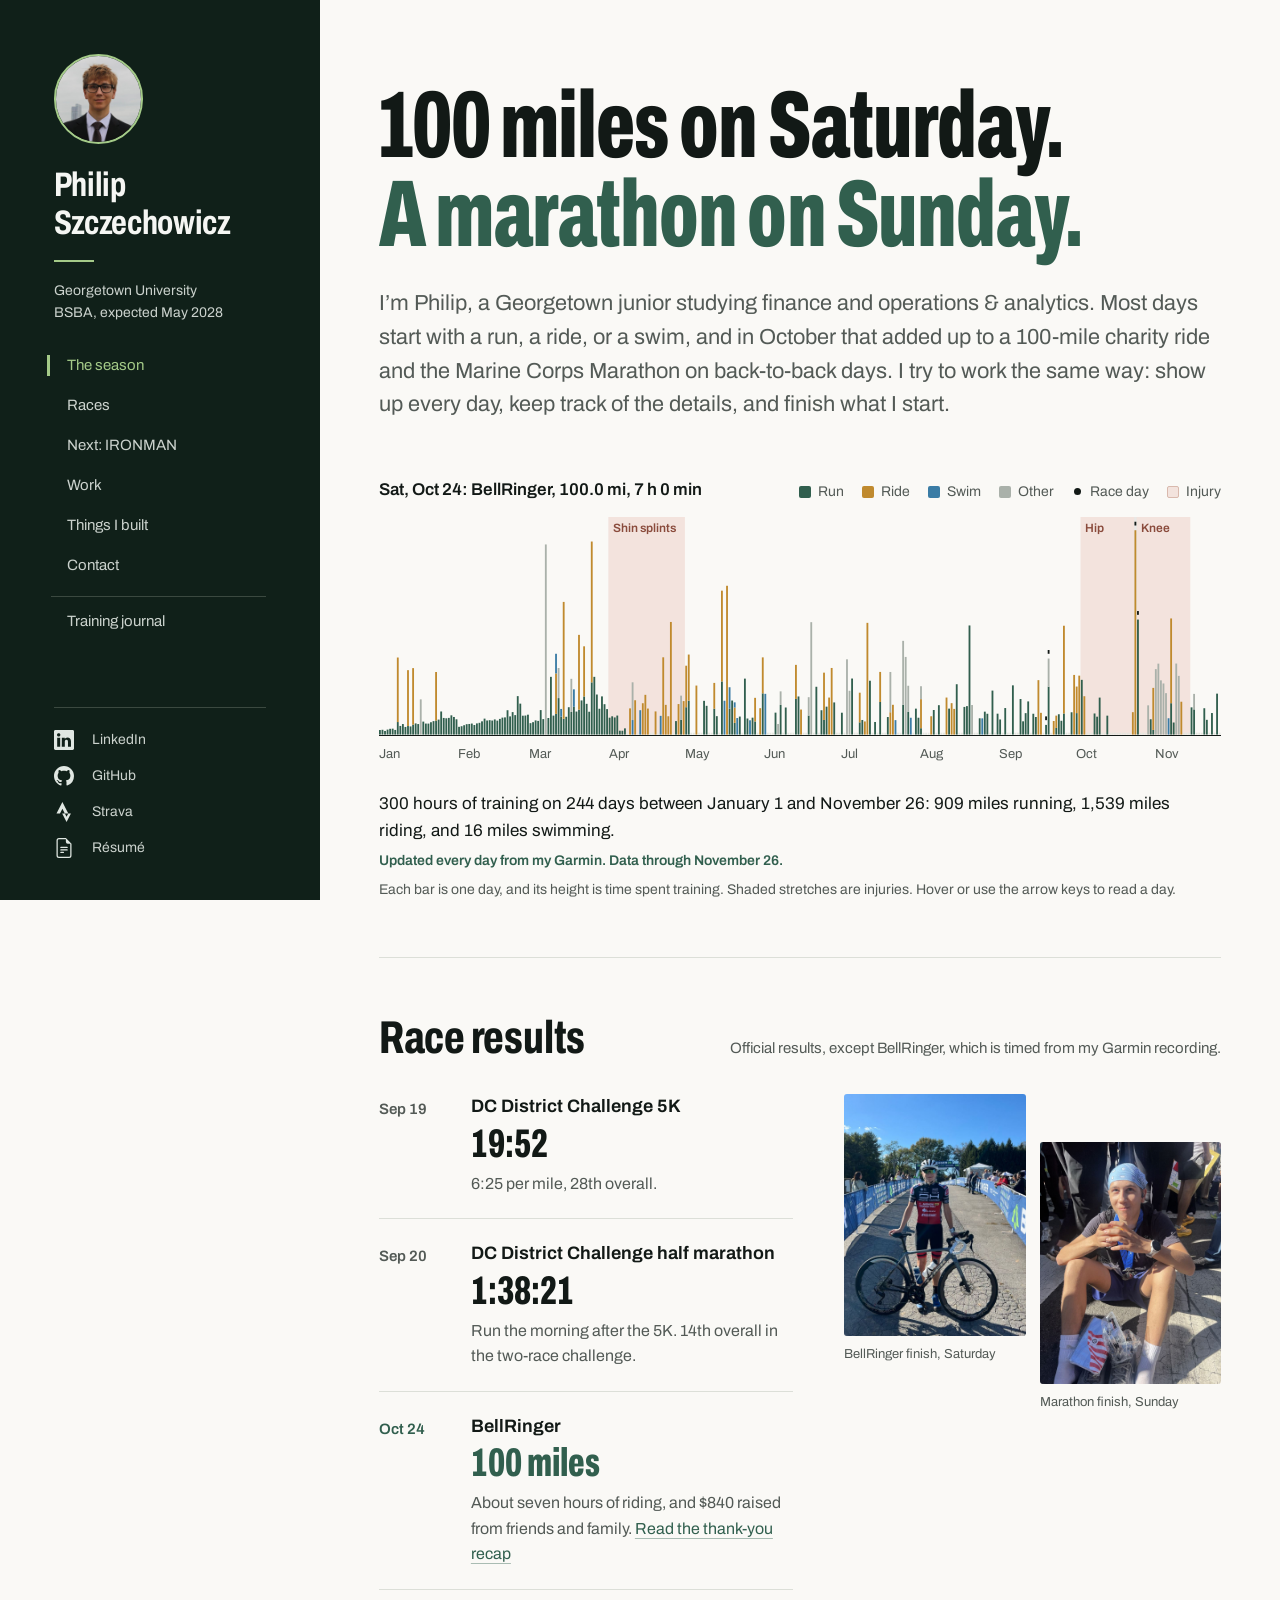
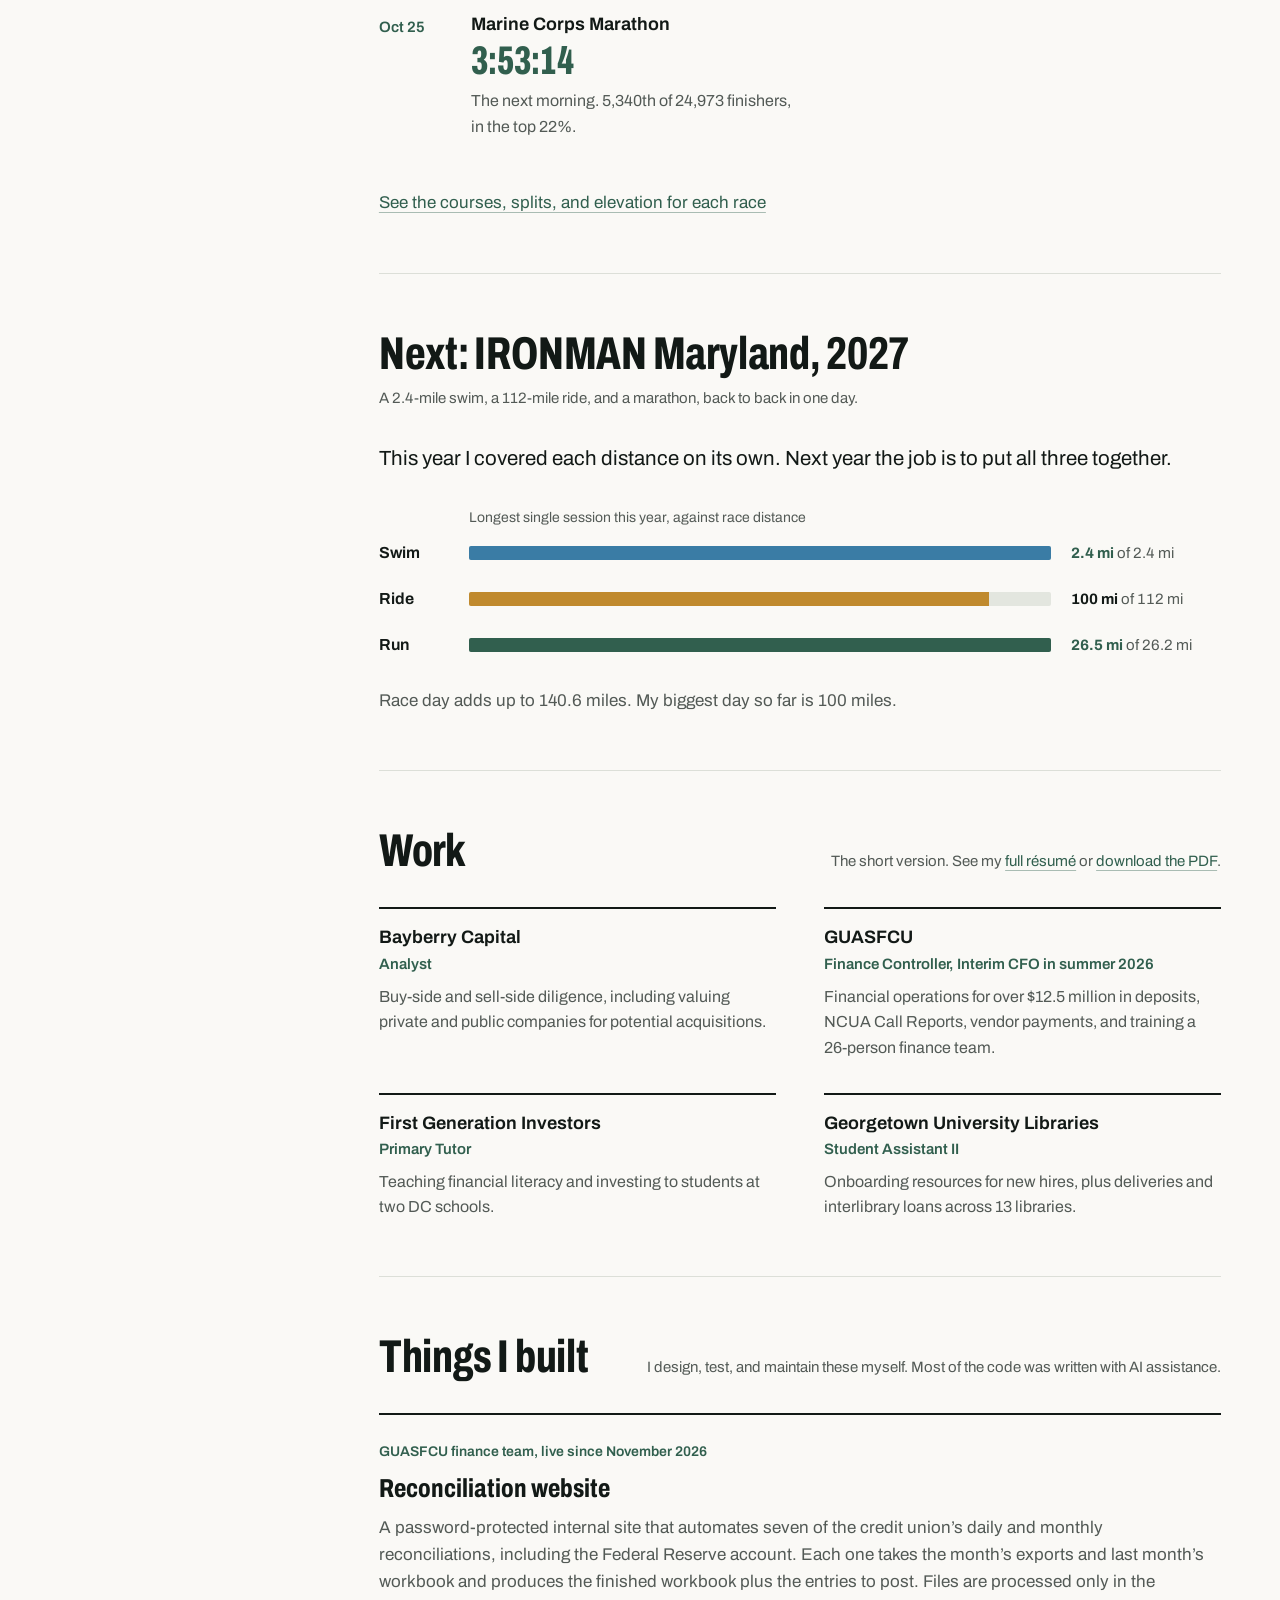
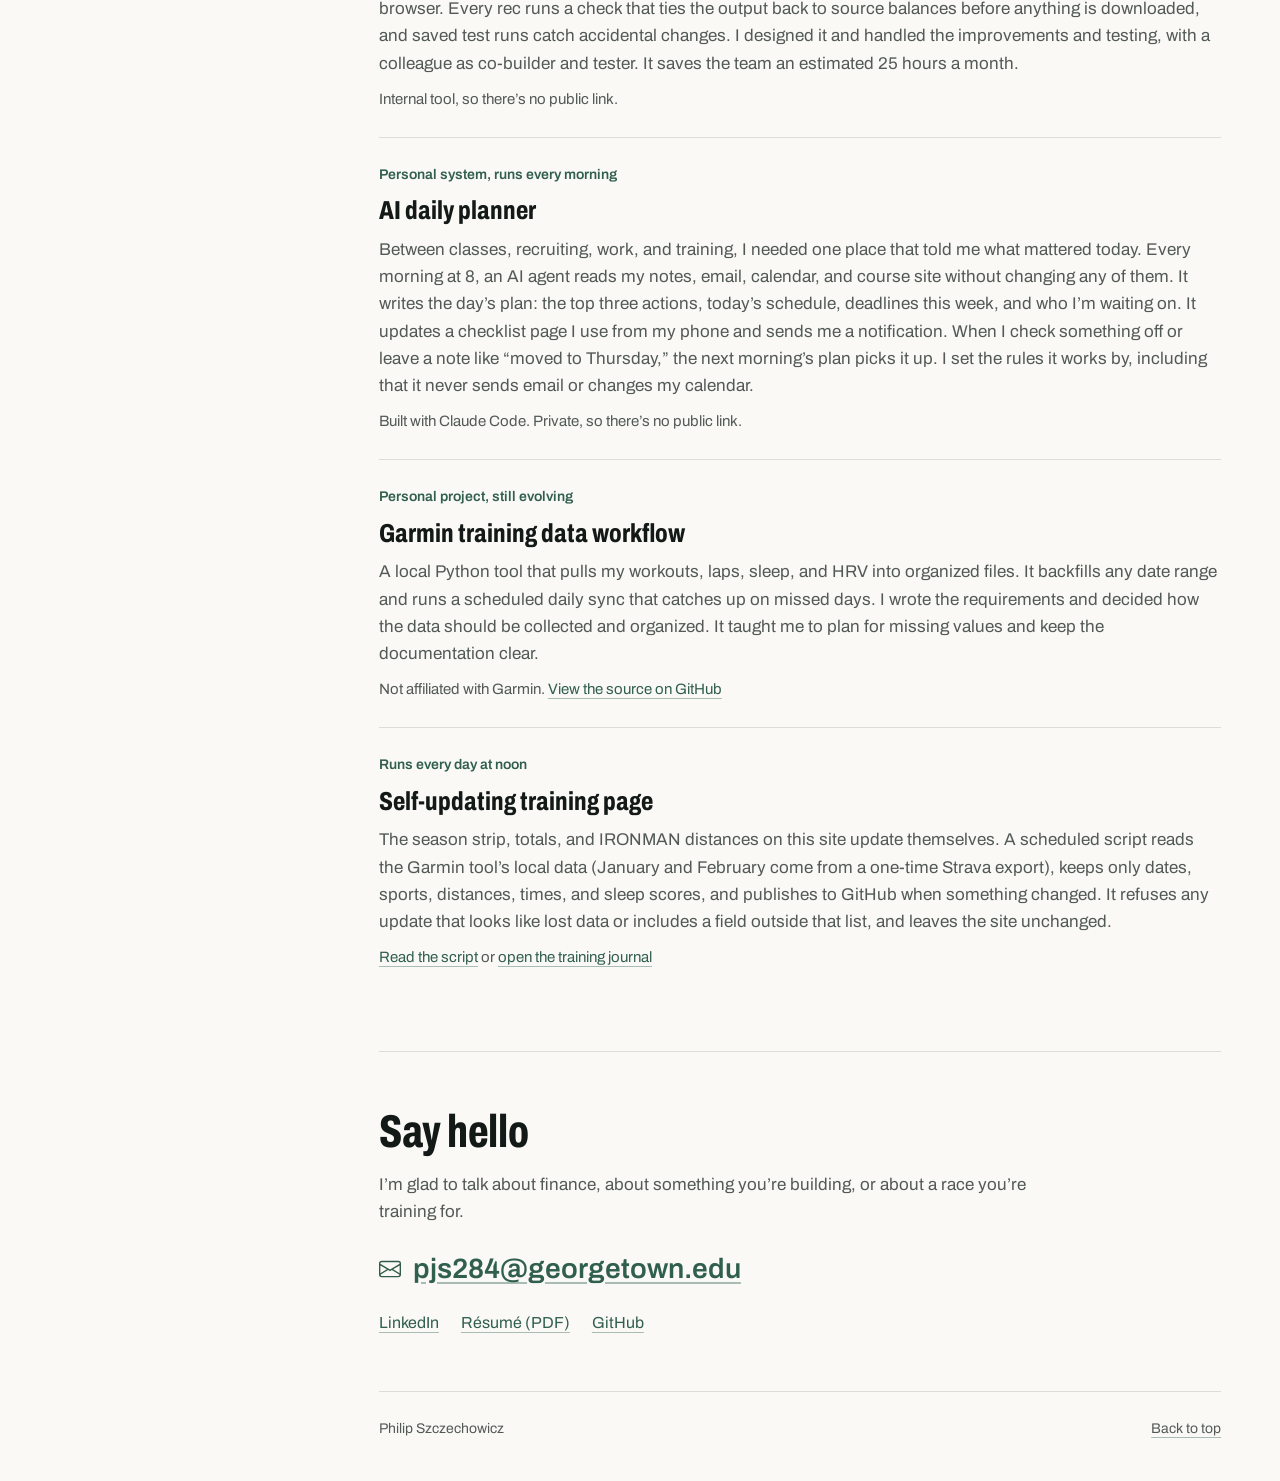
==== commit 57c9ee5e: "Update training and sleep data through 2026-11-26 Automated daily refresh from the local Garmin cach" ====
--- a/index.html
+++ b/index.html
@@ -21,7 +21,7 @@
   <link rel="stylesheet" href="https://fonts.googleapis.com/css2?family=Archivo:wdth,wght@62..125,300..800&display=swap">
   <link rel="stylesheet" href="styles.css?v=home-12">
   <link rel="stylesheet" href="sidebar.css?v=static-2">
-  <script src="training-data.js?v=20261125" defer></script>
+  <script src="training-data.js?v=20261126" defer></script>
   <script src="injuries.js?v=inj-1" defer></script>
   <script src="home.js?v=home-12" defer></script>
   <script src="site.js?v=home-10" defer></script>
@@ -79,8 +79,8 @@
         </div>
         <div id="season-strip" class="season-strip"></div>
         <figcaption id="season-caption">
-          <span id="season-totals">299 hours of training on 243 days between January 1 and November 25: 899 miles running, 1,539 miles riding, and 16 miles swimming.</span>
-          <span id="season-updated" class="season-updated">Updated every day from my Garmin. Data through November 25.</span>
+          <span id="season-totals">300 hours of training on 244 days between January 1 and November 26: 909 miles running, 1,539 miles riding, and 16 miles swimming.</span>
+          <span id="season-updated" class="season-updated">Updated every day from my Garmin. Data through November 26.</span>
           <span class="season-hint">Each bar is one day, and its height is time spent training. Shaded stretches are injuries. Hover or use the arrow keys to read a day.</span>
         </figcaption>
       </figure>
